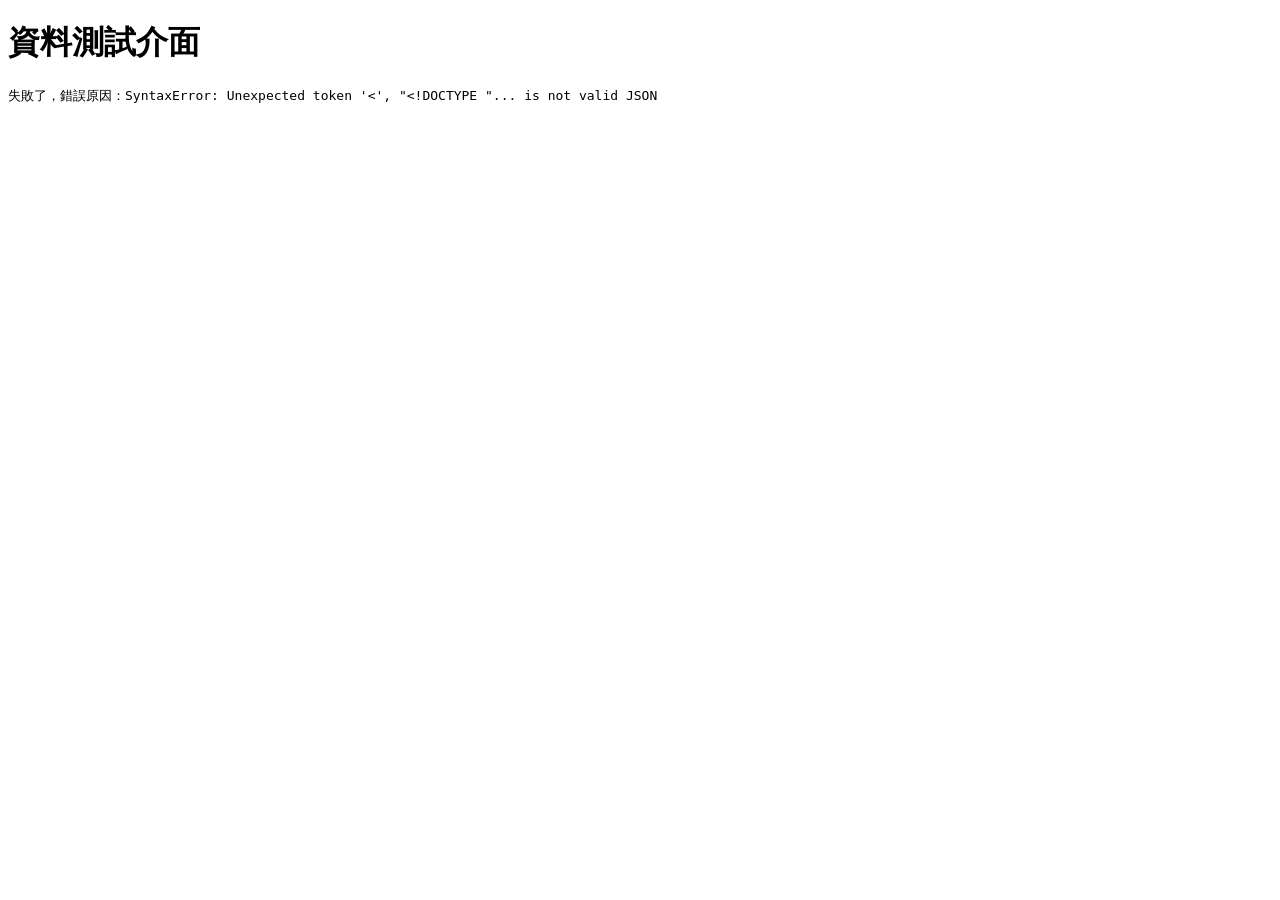
==== index.html @ 140ba952 "nini-order-test nini-order-test" ====
<!DOCTYPE html>
<html>
<head>
    <meta charset="UTF-8">
    <title>測試 API 連線</title>
</head>
<body>
    <h1>資料測試介面</h1>
    <pre id="raw_data">正在抓取資料...</pre>

    <script>
        // 1. 換成你的 GAS 網址
        const API_URL = '你的_GAS_部署網址'; 

        async function testFetch() {
            try {
                const response = await fetch(API_URL);
                const data = await response.json();
                
                // 2. 直接把抓到的 JSON 轉成字串印在畫面上
                document.getElementById('raw_data').innerText = JSON.stringify(data, null, 2);
            } catch (e) {
                document.getElementById('raw_data').innerText = '失敗了，錯誤原因：' + e;
            }
        }

        testFetch();
    </script>
</body>
</html>
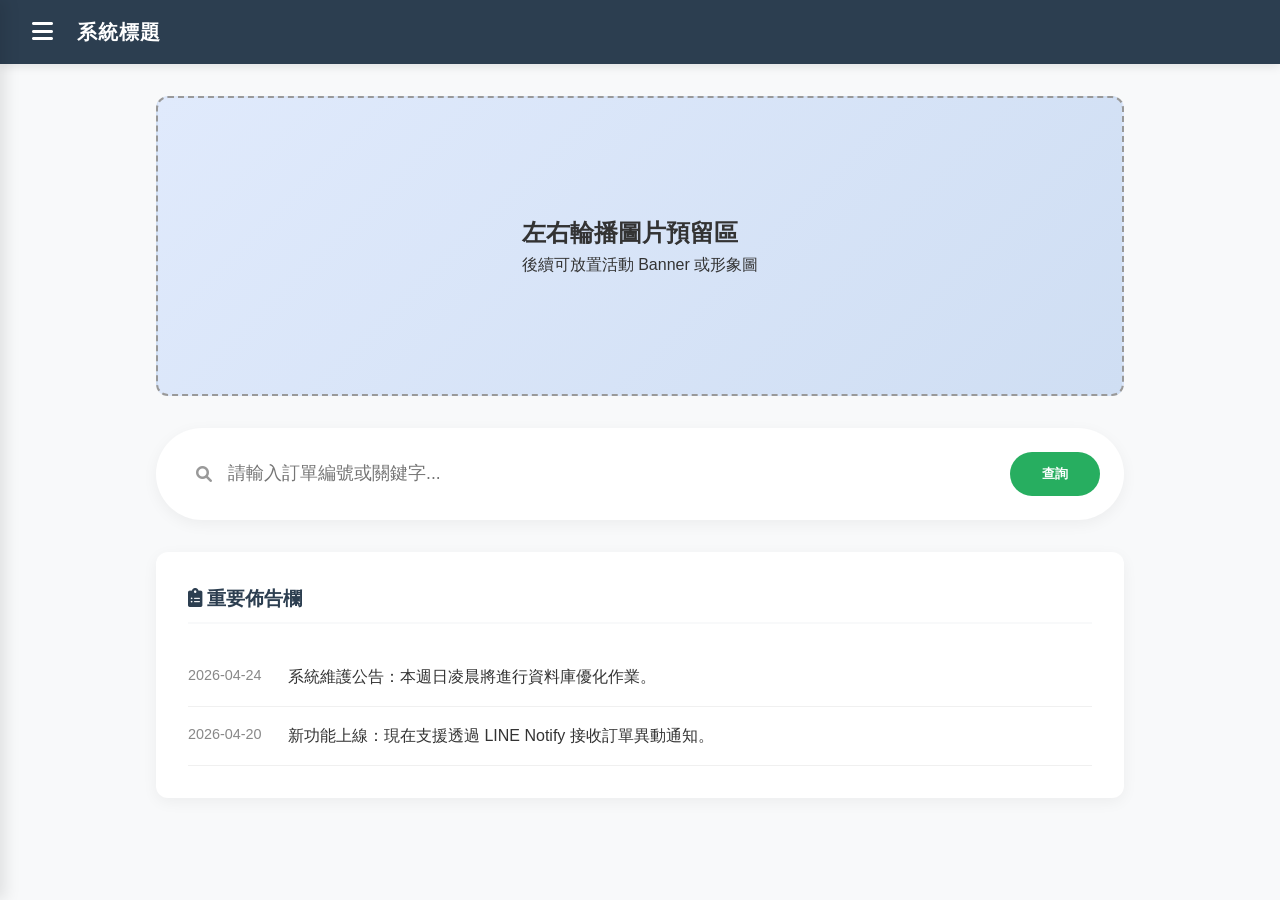
==== commit a6634bec: "TEST V1 TEST V1" ====
--- a/index.html
+++ b/index.html
@@ -1,30 +1,69 @@
 <!DOCTYPE html>
-<html>
+<html lang="zh-TW">
 <head>
     <meta charset="UTF-8">
-    <title>測試 API 連線</title>
+    <meta name="viewport" content="width=device-width, initial-scale=1.0">
+    <title>訂單查詢系統</title>
+    <link rel="stylesheet" href="style.css">
+    <link rel="stylesheet" href="https://cdnjs.cloudflare.com/ajax/libs/font-awesome/6.0.0/css/all.min.css">
 </head>
 <body>
-    <h1>資料測試介面</h1>
-    <pre id="raw_data">正在抓取資料...</pre>
 
-    <script>
-        // 1. 換成你的 GAS 網址
-        const API_URL = '你的_GAS_部署網址'; 
+    <header class="top-nav">
+        <button id="menu-toggle" class="icon-btn"><i class="fas fa-bars"></i></button>
+        <div class="logo">系統標題</div>
+    </header>
 
-        async function testFetch() {
-            try {
-                const response = await fetch(API_URL);
-                const data = await response.json();
-                
-                // 2. 直接把抓到的 JSON 轉成字串印在畫面上
-                document.getElementById('raw_data').innerText = JSON.stringify(data, null, 2);
-            } catch (e) {
-                document.getElementById('raw_data').innerText = '失敗了，錯誤原因：' + e;
-            }
-        }
+    <nav id="side-menu" class="side-menu">
+        <div class="menu-header">
+            <h3>功能選單</h3>
+            <button id="menu-close" class="close-btn">&times;</button>
+        </div>
+        <ul>
+            <li><a href="#"><i class="fas fa-home"></i> 首頁</a></li>
+            <li><a href="#"><i class="fas fa-search"></i> 訂單查詢</a></li>
+            <li><a href="#"><i class="fas fa-bullhorn"></i> 最新公告</a></li>
+            <li><a href="#"><i class="fas fa-user-shield"></i> 管理登入</a></li>
+        </ul>
+    </nav>
 
-        testFetch();
-    </script>
+    <main class="main-content">
+        <section class="hero-carousel">
+            <div class="carousel-container">
+                <div class="carousel-slide">
+                    <h2>左右輪播圖片預留區</h2>
+                    <p>後續可放置活動 Banner 或形象圖</p>
+                </div>
+            </div>
+        </section>
+
+        <section class="search-section">
+            <div class="search-card">
+                <i class="fas fa-magnifying-glass search-icon"></i>
+                <input type="text" placeholder="請輸入訂單編號或關鍵字..." id="order-search">
+                <button type="button" class="btn-primary">查詢</button>
+            </div>
+        </section>
+
+        <section class="notice-board">
+            <div class="section-title">
+                <i class="fas fa-clipboard-list"></i> 重要佈告欄
+            </div>
+            <div class="notice-list">
+                <div class="notice-item">
+                    <span class="date">2026-04-24</span>
+                    <p>系統維護公告：本週日凌晨將進行資料庫優化作業。</p>
+                </div>
+                <div class="notice-item">
+                    <span class="date">2026-04-20</span>
+                    <p>新功能上線：現在支援透過 LINE Notify 接收訂單異動通知。</p>
+                </div>
+            </div>
+        </section>
+    </main>
+
+    <div id="overlay" class="overlay"></div>
+
+    <script src="script.js"></script>
 </body>
 </html>
--- a/style.css
+++ b/style.css
@@ -0,0 +1,197 @@
+:root {
+    --primary-color: #2c3e50;    /* 深藍灰 - 專業感 */
+    --accent-color: #27ae60;     /* 翠綠色 - 查詢按鈕 */
+    --bg-light: #f8f9fa;         /* 淺灰底 */
+    --white: #ffffff;
+    --text-dark: #333333;
+    --transition: all 0.3s ease;
+}
+
+* {
+    box-sizing: border-box;
+    margin: 0;
+    padding: 0;
+}
+
+body {
+    font-family: "微軟正黑體", sans-serif;
+    background-color: var(--bg-light);
+    color: var(--text-dark);
+    line-height: 1.6;
+}
+
+/* 頂部導航 */
+.top-nav {
+    background: var(--primary-color);
+    color: var(--white);
+    padding: 1rem 2rem;
+    display: flex;
+    align-items: center;
+    position: sticky;
+    top: 0;
+    z-index: 1000;
+    box-shadow: 0 2px 10px rgba(0,0,0,0.1);
+}
+
+.icon-btn {
+    background: none;
+    border: none;
+    color: var(--white);
+    font-size: 1.5rem;
+    cursor: pointer;
+    margin-right: 1.5rem;
+}
+
+.logo {
+    font-size: 1.25rem;
+    font-weight: bold;
+    letter-spacing: 1px;
+}
+
+/* 側邊選單 */
+.side-menu {
+    position: fixed;
+    top: 0;
+    left: -280px; /* 預設隱藏 */
+    width: 280px;
+    height: 100%;
+    background: var(--white);
+    z-index: 2000;
+    transition: var(--transition);
+    box-shadow: 5px 0 15px rgba(0,0,0,0.1);
+}
+
+.side-menu.active {
+    left: 0;
+}
+
+.menu-header {
+    background: var(--primary-color);
+    color: var(--white);
+    padding: 1.5rem;
+    display: flex;
+    justify-content: space-between;
+    align-items: center;
+}
+
+.side-menu ul {
+    list-style: none;
+    margin-top: 1rem;
+}
+
+.side-menu ul li a {
+    display: block;
+    padding: 1rem 1.5rem;
+    text-decoration: none;
+    color: var(--text-dark);
+    border-bottom: 1px solid #eee;
+    transition: var(--transition);
+}
+
+.side-menu ul li a:hover {
+    background: #f0f0f0;
+    padding-left: 2rem;
+    color: var(--accent-color);
+}
+
+/* 主內容 */
+.main-content {
+    max-width: 1000px;
+    margin: 2rem auto;
+    padding: 0 1rem;
+}
+
+/* 輪播圖佔位 */
+.hero-carousel {
+    background: linear-gradient(135deg, #e0eafc, #cfdef3);
+    height: 300px;
+    border-radius: 12px;
+    display: flex;
+    align-items: center;
+    justify-content: center;
+    margin-bottom: 2rem;
+    border: 2px dashed #999; /* 標示為預留區 */
+}
+
+/* 查詢框 */
+.search-section {
+    margin-bottom: 2rem;
+}
+
+.search-card {
+    background: var(--white);
+    padding: 1.5rem;
+    border-radius: 50px; /* 膠囊形設計 */
+    display: flex;
+    align-items: center;
+    box-shadow: 0 4px 15px rgba(0,0,0,0.05);
+}
+
+.search-icon {
+    color: #999;
+    margin-left: 1rem;
+}
+
+.search-card input {
+    flex: 1;
+    border: none;
+    outline: none;
+    padding: 0.5rem 1rem;
+    font-size: 1.1rem;
+}
+
+.btn-primary {
+    background: var(--accent-color);
+    color: white;
+    border: none;
+    padding: 0.8rem 2rem;
+    border-radius: 25px;
+    cursor: pointer;
+    font-weight: bold;
+    transition: var(--transition);
+}
+
+.btn-primary:hover {
+    background: #219150;
+    transform: translateY(-2px);
+}
+
+/* 佈告欄 */
+.notice-board {
+    background: var(--white);
+    border-radius: 12px;
+    padding: 2rem;
+    box-shadow: 0 4px 15px rgba(0,0,0,0.05);
+}
+
+.section-title {
+    font-size: 1.2rem;
+    font-weight: bold;
+    margin-bottom: 1.5rem;
+    color: var(--primary-color);
+    border-bottom: 2px solid var(--bg-light);
+    padding-bottom: 0.5rem;
+}
+
+.notice-item {
+    display: flex;
+    padding: 1rem 0;
+    border-bottom: 1px solid #f0f0f0;
+}
+
+.notice-item .date {
+    min-width: 100px;
+    color: #888;
+    font-size: 0.9rem;
+}
+
+/* 遮罩層 */
+.overlay {
+    display: none;
+    position: fixed;
+    top: 0; left: 0; width: 100%; height: 100%;
+    background: rgba(0,0,0,0.5);
+    z-index: 1500;
+}
+
+.overlay.active { display: block; }
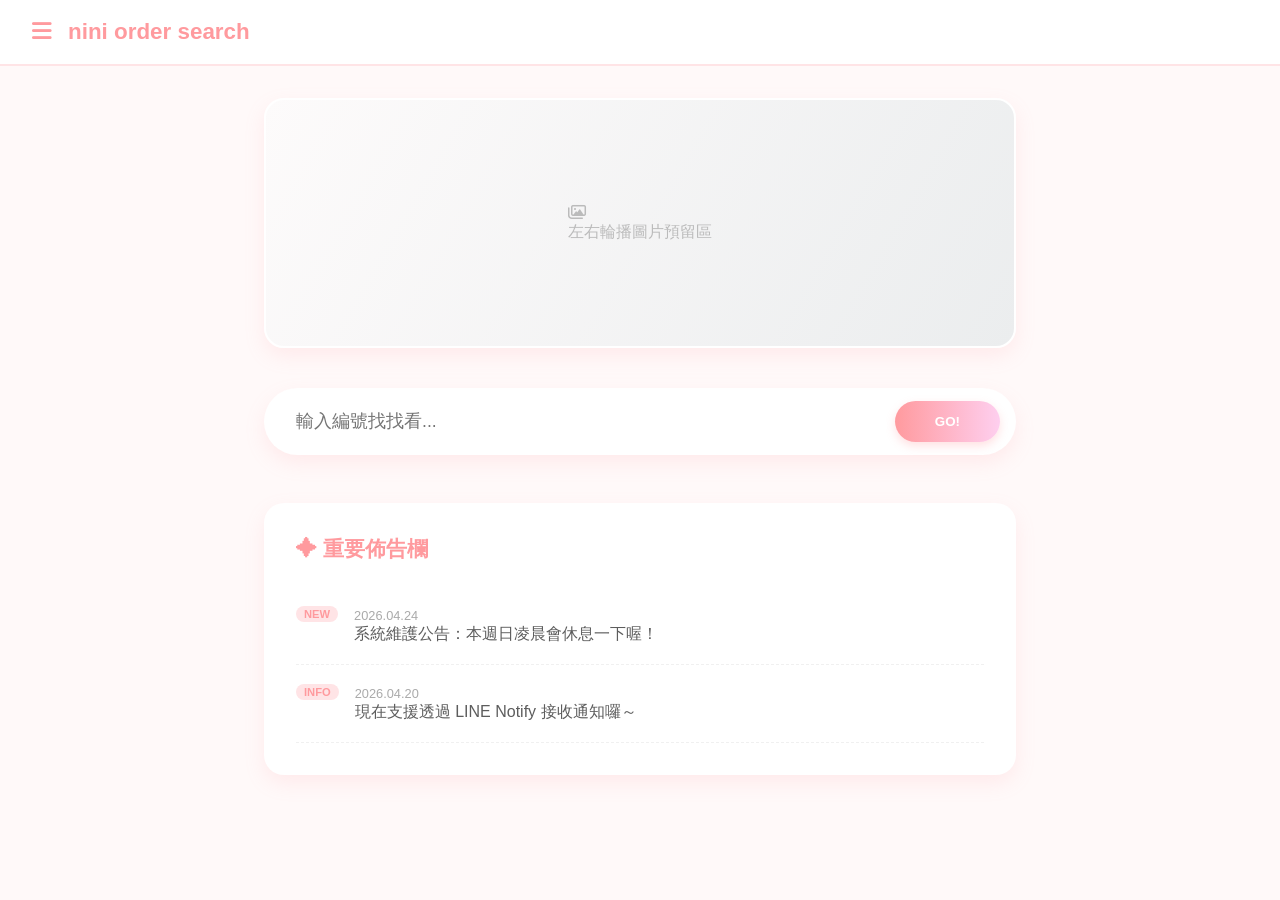
==== commit 7261f95a: "TEST V2 TEST V2" ====
--- a/index.html
+++ b/index.html
@@ -3,7 +3,7 @@
 <head>
     <meta charset="UTF-8">
     <meta name="viewport" content="width=device-width, initial-scale=1.0">
-    <title>訂單查詢系統</title>
+    <title>妮妮訂單查詢</title>
     <link rel="stylesheet" href="style.css">
     <link rel="stylesheet" href="https://cdnjs.cloudflare.com/ajax/libs/font-awesome/6.0.0/css/all.min.css">
 </head>
@@ -11,52 +11,54 @@
 
     <header class="top-nav">
         <button id="menu-toggle" class="icon-btn"><i class="fas fa-bars"></i></button>
-        <div class="logo">系統標題</div>
+        <div class="logo">nini order search</div>
     </header>
 
     <nav id="side-menu" class="side-menu">
         <div class="menu-header">
-            <h3>功能選單</h3>
+            <h3>Menu</h3>
             <button id="menu-close" class="close-btn">&times;</button>
         </div>
         <ul>
-            <li><a href="#"><i class="fas fa-home"></i> 首頁</a></li>
-            <li><a href="#"><i class="fas fa-search"></i> 訂單查詢</a></li>
-            <li><a href="#"><i class="fas fa-bullhorn"></i> 最新公告</a></li>
-            <li><a href="#"><i class="fas fa-user-shield"></i> 管理登入</a></li>
+            <li><a href="#"><i class="fas fa-star"></i> 首頁</a></li>
+            <li><a href="#"><i class="fas fa-heart"></i> 訂單查詢</a></li>
+            <li><a href="#"><i class="fas fa-comment-dots"></i> 最新公告</a></li>
         </ul>
     </nav>
 
     <main class="main-content">
         <section class="hero-carousel">
-            <div class="carousel-container">
-                <div class="carousel-slide">
-                    <h2>左右輪播圖片預留區</h2>
-                    <p>後續可放置活動 Banner 或形象圖</p>
-                </div>
+            <div class="carousel-placeholder">
+                <i class="far fa-images"></i>
+                <p>左右輪播圖片預留區</p>
             </div>
         </section>
 
         <section class="search-section">
             <div class="search-card">
-                <i class="fas fa-magnifying-glass search-icon"></i>
-                <input type="text" placeholder="請輸入訂單編號或關鍵字..." id="order-search">
-                <button type="button" class="btn-primary">查詢</button>
+                <input type="text" placeholder="輸入編號找找看..." id="order-search">
+                <button type="button" class="btn-primary">GO!</button>
             </div>
         </section>
 
         <section class="notice-board">
             <div class="section-title">
-                <i class="fas fa-clipboard-list"></i> 重要佈告欄
+                <span>✦</span> 重要佈告欄
             </div>
             <div class="notice-list">
                 <div class="notice-item">
-                    <span class="date">2026-04-24</span>
-                    <p>系統維護公告：本週日凌晨將進行資料庫優化作業。</p>
+                    <div class="notice-tag">NEW</div>
+                    <div class="notice-body">
+                        <span class="date">2026.04.24</span>
+                        <p>系統維護公告：本週日凌晨會休息一下喔！</p>
+                    </div>
                 </div>
                 <div class="notice-item">
-                    <span class="date">2026-04-20</span>
-                    <p>新功能上線：現在支援透過 LINE Notify 接收訂單異動通知。</p>
+                    <div class="notice-tag">INFO</div>
+                    <div class="notice-body">
+                        <span class="date">2026.04.20</span>
+                        <p>現在支援透過 LINE Notify 接收通知囉～</p>
+                    </div>
                 </div>
             </div>
         </section>
--- a/style.css
+++ b/style.css
@@ -1,10 +1,11 @@
 :root {
-    --primary-color: #2c3e50;    /* 深藍灰 - 專業感 */
-    --accent-color: #27ae60;     /* 翠綠色 - 查詢按鈕 */
-    --bg-light: #f8f9fa;         /* 淺灰底 */
+    --primary-color: #ff9a9e;    /* 珊瑚粉 - 可愛主色 */
+    --secondary-color: #f6d365;  /* 奶油黃 - 點綴色 */
+    --bg-soft: #fff9f9;          /* 非常淡的粉底色 */
+    --text-main: #5d5d5d;        /* 深灰而非純黑，更有質感 */
     --white: #ffffff;
-    --text-dark: #333333;
-    --transition: all 0.3s ease;
+    --radius: 20px;              /* 大圓角增加親和力 */
+    --shadow: 0 8px 20px rgba(255, 154, 158, 0.15);
 }
 
 * {
@@ -14,184 +15,177 @@
 }
 
 body {
-    font-family: "微軟正黑體", sans-serif;
-    background-color: var(--bg-light);
-    color: var(--text-dark);
-    line-height: 1.6;
+    font-family: "微軟正黑體", "Apple LiGothic Medium", sans-serif;
+    background-color: var(--bg-soft);
+    color: var(--text-main);
+    overflow-x: hidden;
 }
 
 /* 頂部導航 */
 .top-nav {
-    background: var(--primary-color);
-    color: var(--white);
-    padding: 1rem 2rem;
+    background: var(--white);
+    padding: 1.2rem 2rem;
     display: flex;
     align-items: center;
     position: sticky;
     top: 0;
     z-index: 1000;
-    box-shadow: 0 2px 10px rgba(0,0,0,0.1);
+    border-bottom: 2px solid #ffe4e6;
 }
 
 .icon-btn {
     background: none;
     border: none;
-    color: var(--white);
-    font-size: 1.5rem;
+    color: var(--primary-color);
+    font-size: 1.4rem;
     cursor: pointer;
-    margin-right: 1.5rem;
+    margin-right: 1rem;
+    transition: transform 0.2s;
 }
 
+.icon-btn:hover { transform: scale(1.1); }
+
 .logo {
-    font-size: 1.25rem;
-    font-weight: bold;
-    letter-spacing: 1px;
+    font-size: 1.4rem;
+    font-weight: 900;
+    color: var(--primary-color);
+    text-transform: lowercase;
 }
 
-/* 側邊選單 */
+/* 側邊選單：改成可愛的弧形邊緣 */
 .side-menu {
     position: fixed;
     top: 0;
-    left: -280px; /* 預設隱藏 */
+    left: -300px;
     width: 280px;
     height: 100%;
     background: var(--white);
     z-index: 2000;
-    transition: var(--transition);
-    box-shadow: 5px 0 15px rgba(0,0,0,0.1);
+    transition: 0.4s cubic-bezier(0.175, 0.885, 0.32, 1.1); /* 彈性動畫 */
+    border-radius: 0 30px 30px 0;
 }
 
-.side-menu.active {
-    left: 0;
-}
+.side-menu.active { left: 0; }
 
 .menu-header {
-    background: var(--primary-color);
-    color: var(--white);
-    padding: 1.5rem;
-    display: flex;
-    justify-content: space-between;
-    align-items: center;
-}
-
-.side-menu ul {
-    list-style: none;
-    margin-top: 1rem;
+    padding: 2rem;
+    text-align: center;
+    border-bottom: 1px dashed #ffd1d1;
 }
 
 .side-menu ul li a {
     display: block;
-    padding: 1rem 1.5rem;
+    padding: 1.2rem 2rem;
     text-decoration: none;
-    color: var(--text-dark);
-    border-bottom: 1px solid #eee;
-    transition: var(--transition);
+    color: var(--text-main);
+    transition: 0.3s;
 }
 
 .side-menu ul li a:hover {
-    background: #f0f0f0;
-    padding-left: 2rem;
-    color: var(--accent-color);
+    background: #fff0f0;
+    color: var(--primary-color);
+    padding-left: 2.5rem;
 }
 
 /* 主內容 */
 .main-content {
-    max-width: 1000px;
+    max-width: 800px;
     margin: 2rem auto;
-    padding: 0 1rem;
+    padding: 0 1.5rem;
 }
 
-/* 輪播圖佔位 */
+/* 輪播區：加上淡色彩 */
 .hero-carousel {
-    background: linear-gradient(135deg, #e0eafc, #cfdef3);
-    height: 300px;
-    border-radius: 12px;
+    background: linear-gradient(120deg, #fdfbfb 0%, #ebedee 100%);
+    height: 250px;
+    border-radius: var(--radius);
+    display: flex;
+    flex-direction: column;
+    align-items: center;
+    justify-content: center;
+    margin-bottom: 2.5rem;
+    color: #bbb;
+    border: 2px solid var(--white);
+    box-shadow: var(--shadow);
+}
+
+/* 查詢框：胖嘟嘟的設計 */
+.search-card {
+    background: var(--white);
+    padding: 0.8rem 1rem 0.8rem 2rem;
+    border-radius: 50px;
     display: flex;
     align-items: center;
-    justify-content: center;
-    margin-bottom: 2rem;
-    border: 2px dashed #999; /* 標示為預留區 */
-}
-
-/* 查詢框 */
-.search-section {
-    margin-bottom: 2rem;
-}
-
-.search-card {
-    background: var(--white);
-    padding: 1.5rem;
-    border-radius: 50px; /* 膠囊形設計 */
-    display: flex;
-    align-items: center;
-    box-shadow: 0 4px 15px rgba(0,0,0,0.05);
-}
-
-.search-icon {
-    color: #999;
-    margin-left: 1rem;
+    box-shadow: var(--shadow);
+    margin-bottom: 3rem;
 }
 
 .search-card input {
     flex: 1;
     border: none;
     outline: none;
-    padding: 0.5rem 1rem;
     font-size: 1.1rem;
+    color: var(--text-main);
 }
 
 .btn-primary {
-    background: var(--accent-color);
+    background: linear-gradient(to right, #ff9a9e 0%, #fecfef 100%);
     color: white;
     border: none;
-    padding: 0.8rem 2rem;
-    border-radius: 25px;
+    padding: 0.8rem 2.5rem;
+    border-radius: 40px;
     cursor: pointer;
     font-weight: bold;
-    transition: var(--transition);
+    box-shadow: 0 4px 10px rgba(255, 154, 158, 0.3);
+    transition: 0.3s;
 }
 
 .btn-primary:hover {
-    background: #219150;
-    transform: translateY(-2px);
+    transform: translateY(-3px);
+    box-shadow: 0 6px 15px rgba(255, 154, 158, 0.4);
 }
 
-/* 佈告欄 */
+/* 佈告欄：小卡片感 */
 .notice-board {
     background: var(--white);
-    border-radius: 12px;
+    border-radius: var(--radius);
     padding: 2rem;
-    box-shadow: 0 4px 15px rgba(0,0,0,0.05);
+    box-shadow: var(--shadow);
 }
 
 .section-title {
-    font-size: 1.2rem;
+    font-size: 1.3rem;
     font-weight: bold;
+    color: var(--primary-color);
     margin-bottom: 1.5rem;
-    color: var(--primary-color);
-    border-bottom: 2px solid var(--bg-light);
-    padding-bottom: 0.5rem;
 }
 
 .notice-item {
     display: flex;
-    padding: 1rem 0;
-    border-bottom: 1px solid #f0f0f0;
+    align-items: flex-start;
+    gap: 1rem;
+    padding: 1.2rem 0;
+    border-bottom: 1px dashed #f0f0f0;
 }
 
-.notice-item .date {
-    min-width: 100px;
-    color: #888;
-    font-size: 0.9rem;
+.notice-tag {
+    background: #ffe4e6;
+    color: var(--primary-color);
+    font-size: 0.7rem;
+    font-weight: bold;
+    padding: 2px 8px;
+    border-radius: 10px;
 }
 
-/* 遮罩層 */
+.date { font-size: 0.8rem; color: #aaa; }
+
+/* 遮罩 */
 .overlay {
     display: none;
     position: fixed;
-    top: 0; left: 0; width: 100%; height: 100%;
-    background: rgba(0,0,0,0.5);
+    top:0; left:0; width:100%; height:100%;
+    background: rgba(255, 154, 158, 0.1);
+    backdrop-filter: blur(4px); /* 背景模糊 */
     z-index: 1500;
 }
-
 .overlay.active { display: block; }
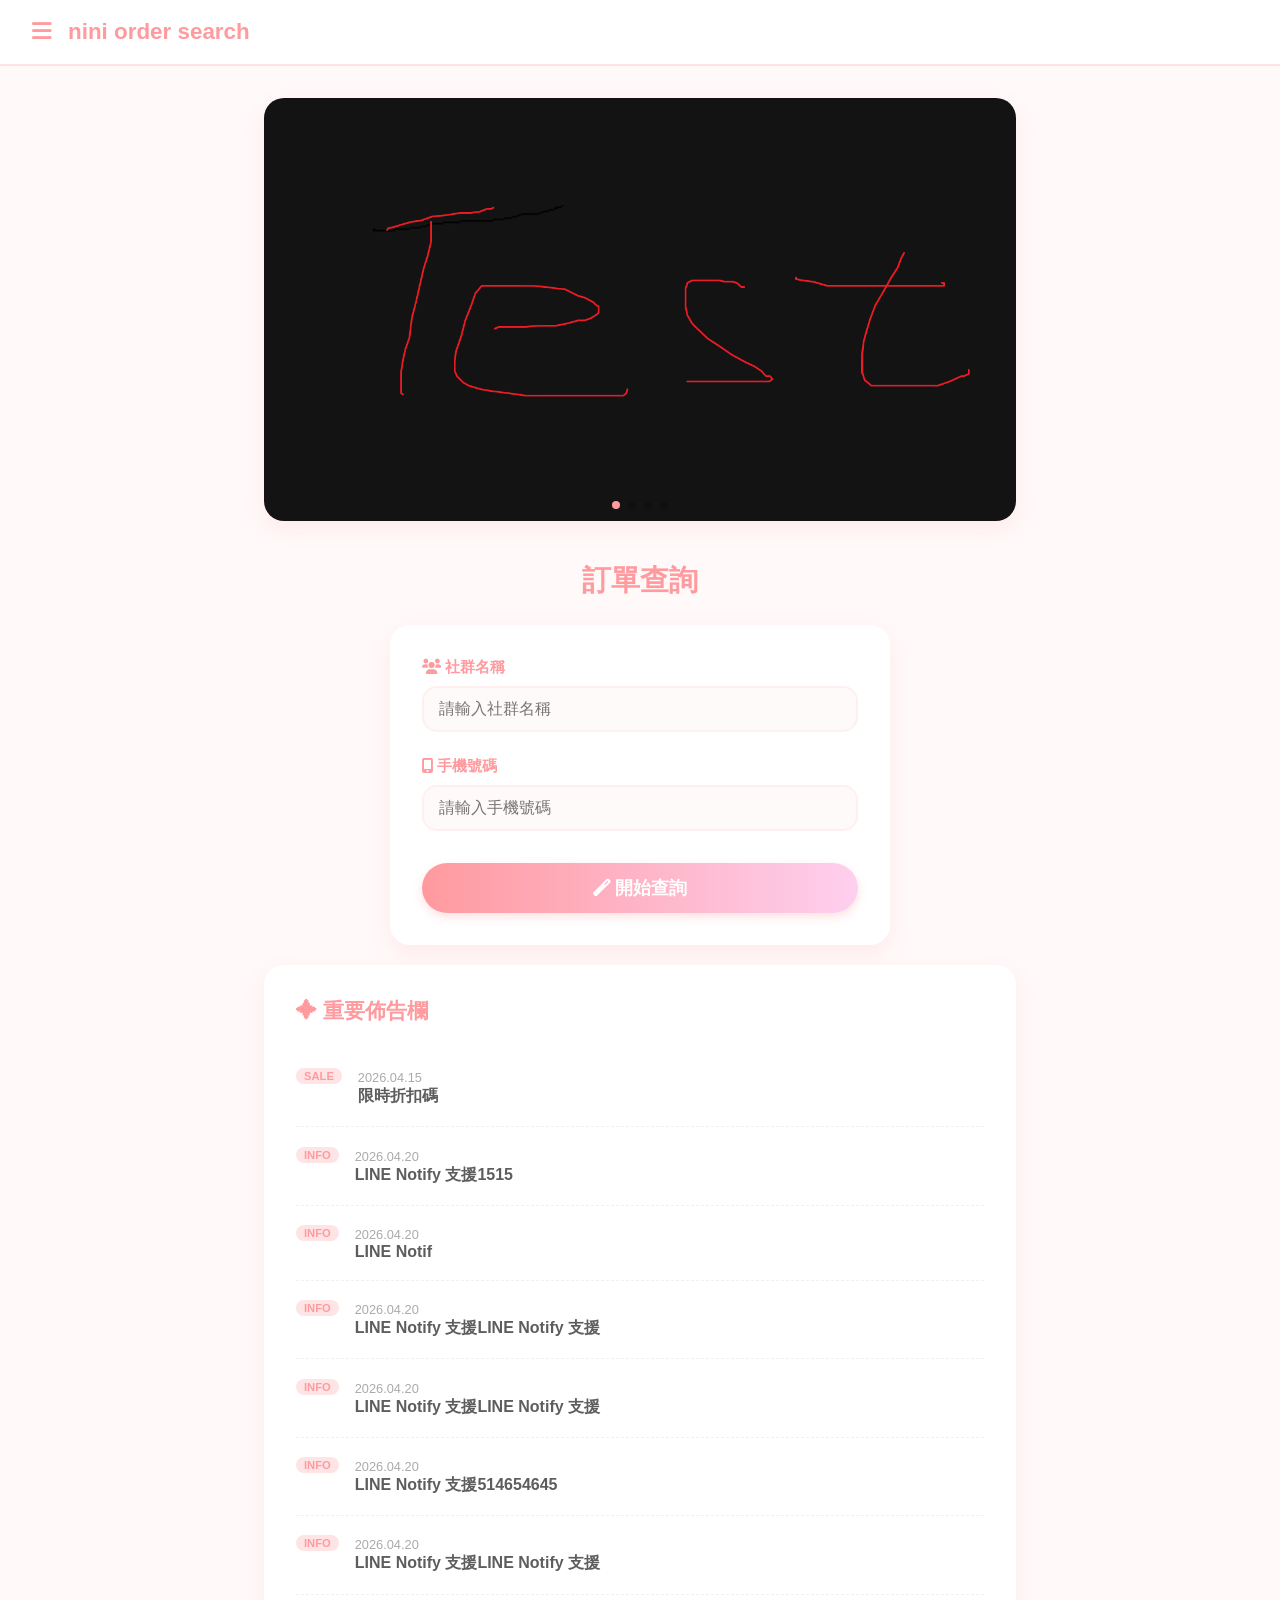
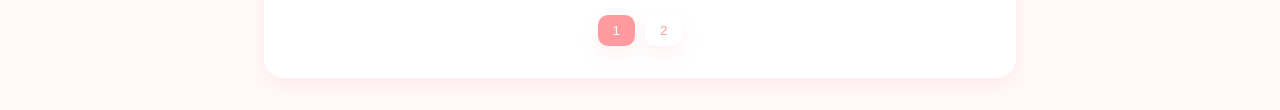
==== commit be01b667: "TEST 20260505 TEST 20260505" ====
--- a/index.html
+++ b/index.html
@@ -1,11 +1,12 @@
 <!DOCTYPE html>
 <html lang="zh-TW">
-<head>
+<head>  
     <meta charset="UTF-8">
     <meta name="viewport" content="width=device-width, initial-scale=1.0">
     <title>妮妮訂單查詢</title>
+    <link rel="stylesheet" href="https://cdn.jsdelivr.net/npm/swiper@11/swiper-bundle.min.css" />
+    <link rel="stylesheet" href="https://cdnjs.cloudflare.com/ajax/libs/font-awesome/6.0.0/css/all.min.css">
     <link rel="stylesheet" href="style.css">
-    <link rel="stylesheet" href="https://cdnjs.cloudflare.com/ajax/libs/font-awesome/6.0.0/css/all.min.css">
 </head>
 <body>
 
@@ -20,52 +21,94 @@
             <button id="menu-close" class="close-btn">&times;</button>
         </div>
         <ul>
-            <li><a href="#"><i class="fas fa-star"></i> 首頁</a></li>
-            <li><a href="#"><i class="fas fa-heart"></i> 訂單查詢</a></li>
+            <li><a href="index.html"><i class="fas fa-star"></i> 首頁</a></li>
+            <li><a href="query.html"><i class="fas fa-heart"></i> 訂單查詢</a></li>
             <li><a href="#"><i class="fas fa-comment-dots"></i> 最新公告</a></li>
         </ul>
     </nav>
 
     <main class="main-content">
         <section class="hero-carousel">
-            <div class="carousel-placeholder">
-                <i class="far fa-images"></i>
-                <p>左右輪播圖片預留區</p>
+            <div class="swiper">
+                <div class="swiper-wrapper">
+                    <!-- 類型 1：能點擊跳轉的圖片 -->
+                    <div class="swiper-slide">
+                        <a href="https://line.me/R/ti/p/@yourid" target="_blank">
+                            <img src="images/banner/banner_01.jpg" alt="加入LINE群組">
+                        </a>
+                    </div>
+                    <!-- 類型 2：純畫面圖片 -->
+                    <div class="swiper-slide">
+                        <img src="images/banner/banner_02.jpg" alt="新品預告">
+                    </div>
+                    <!-- 類型 2：純畫面圖片 -->
+                    <div class="swiper-slide">
+                        <img src="images/banner/banner_03.jpg" alt="新品預告">
+                    </div>
+                    <!-- 類型 2：純畫面圖片 -->
+                    <div class="swiper-slide">
+                        <img src="images/banner/banner_04.jpg" alt="新品預告">
+                    </div>
+                </div>
+                <!-- 如果需要分頁圓點 -->
+                <div class="swiper-pagination"></div>
             </div>
         </section>
 
         <section class="search-section">
-            <div class="search-card">
-                <input type="text" placeholder="輸入編號找找看..." id="order-search">
-                <button type="button" class="btn-primary">GO!</button>
+            <div class="search-container">
+                <h2 class="search-title">訂單查詢</h2>
+                <div class="search-form-card">
+                    <div class="input-group">
+                        <label for="community-name"><i class="fas fa-users"></i> 社群名稱</label>
+                        <input type="text" id="community-name" placeholder="請輸入社群名稱">
+                    </div>
+                    <div class="input-group">
+                        <label for="phone-number"><i class="fas fa-mobile-alt"></i> 手機號碼</label>
+                        <input type="tel" id="phone-number" placeholder="請輸入手機號碼">
+                    </div>
+                    <button type="button" id="submit-query" class="btn-primary">
+                        <i class="fas fa-magic"></i> 開始查詢
+                    </button>
+                </div>
             </div>
         </section>
 
-        <section class="notice-board">
-            <div class="section-title">
-                <span>✦</span> 重要佈告欄
-            </div>
-            <div class="notice-list">
-                <div class="notice-item">
-                    <div class="notice-tag">NEW</div>
-                    <div class="notice-body">
-                        <span class="date">2026.04.24</span>
-                        <p>系統維護公告：本週日凌晨會休息一下喔！</p>
-                    </div>
-                </div>
-                <div class="notice-item">
-                    <div class="notice-tag">INFO</div>
-                    <div class="notice-body">
-                        <span class="date">2026.04.20</span>
-                        <p>現在支援透過 LINE Notify 接收通知囉～</p>
-                    </div>
-                </div>
+        <section id="result-section" class="result-section" style="display: none;">
+            <div class="result-card">
+                <div id="result-content"></div>
             </div>
         </section>
+
+            <div class="notice-list">
+                <section class="notice-board">
+                    <div class="section-title"><span>✦</span> 重要佈告欄</div>
+                    <div id="notice-list" class="notice-list">
+                        <!-- 這裡由 JS 動態生成 -->
+                    </div>
+                    <!-- 分頁按鈕 -->
+                    <div id="pagination" class="pagination-container"></div>
+                </section>
+            </div>
     </main>
+    <!-- 公告彈窗容器 -->
+    <div id="notice-modal" class="modal">
+        <div class="modal-content">
+            <div class="modal-header">
+                <h3 id="modal-title">公告標題</h3>
+            </div>
+            <div class="modal-body">
+                <p id="modal-date" class="modal-date"></p>
+                <div id="modal-text" class="modal-text">公告內容</div>
+            </div>
+            <div class="modal-footer">
+                <button id="modal-confirm" class="btn-primary">我知道了</button>
+            </div>
+        </div>
+    </div>
 
     <div id="overlay" class="overlay"></div>
-
+    <script src="https://cdn.jsdelivr.net/npm/swiper@11/swiper-bundle.min.js"></script>
     <script src="script.js"></script>
 </body>
 </html>
--- a/style.css
+++ b/style.css
@@ -94,19 +94,30 @@
     padding: 0 1.5rem;
 }
 
-/* 輪播區：加上淡色彩 */
+/* 覆蓋原本的 .hero-carousel 樣式 */
 .hero-carousel {
-    background: linear-gradient(120deg, #fdfbfb 0%, #ebedee 100%);
-    height: 250px;
+    width: 100%;
+    height: auto; /* 讓高度由圖片比例決定 */
+    margin-bottom: 2.5rem;
+    overflow: hidden;
     border-radius: var(--radius);
-    display: flex;
-    flex-direction: column;
-    align-items: center;
-    justify-content: center;
-    margin-bottom: 2.5rem;
-    color: #bbb;
-    border: 2px solid var(--white);
     box-shadow: var(--shadow);
+}
+.swiper {
+    width: 100%;
+    height: 100%;
+}
+
+.swiper-slide img {
+    width: 100%;
+    height: auto;
+    display: block;
+    object-fit: cover; /* 確保圖片填滿不變形 */
+}
+
+/* 自定義分頁點顏色 */
+.swiper-pagination-bullet-active {
+    background: var(--primary-color) !important;
 }
 
 /* 查詢框：胖嘟嘟的設計 */
@@ -147,6 +158,7 @@
 
 /* 佈告欄：小卡片感 */
 .notice-board {
+    margin-top: 20px;
     background: var(--white);
     border-radius: var(--radius);
     padding: 2rem;
@@ -188,4 +200,221 @@
     backdrop-filter: blur(4px); /* 背景模糊 */
     z-index: 1500;
 }
-.overlay.active { display: block; }+.overlay.active { display: block; }
+
+/* 查詢標題 */
+.search-title {
+    color: var(--primary-color);
+    font-size: 1.8rem;
+    margin-bottom: 1.5rem;
+    text-align: center;
+    font-weight: 900;
+}
+
+/* 查詢表單卡片 */
+.search-form-card {
+    margin-bottom: 25px;
+    background: var(--white);
+    padding: 2rem;
+    border-radius: var(--radius);
+    box-shadow: var(--shadow);
+    max-width: 500px;
+    margin: 0 auto;
+}
+
+.input-group {
+    text-align: left;
+    margin-bottom: 1.5rem;
+}
+
+.input-group label {
+    display: block;
+    font-size: 0.95rem;
+    color: var(--primary-color);
+    margin-bottom: 0.5rem;
+    font-weight: bold;
+}
+
+.input-group input {
+    width: 100%;
+    padding: 12px 15px;
+    border: 2px solid #fff0f0;
+    border-radius: 15px;
+    outline: none;
+    font-size: 1rem;
+    background: #fffafa;
+    transition: 0.3s;
+}
+
+.input-group input:focus {
+    border-color: var(--primary-color);
+    background: var(--white);
+}
+
+/* 查詢按鈕寬度調整 */
+#submit-query {
+    width: 100%;
+    margin-top: 0.5rem;
+    font-size: 1.1rem;
+}
+
+/* 結果區塊樣式 */
+.result-section {
+    margin-top: 2rem;
+    animation: fadeIn 0.5s ease;
+}
+
+@keyframes fadeIn {
+    from { opacity: 0; transform: translateY(10px); }
+    to { opacity: 1; transform: translateY(0); }
+}
+/* 讓卡片可以相對定位，好讓狀態標籤定在右上角 */
+.order-card {
+    position: relative; /* 必須加這行 */
+    background: #fff;
+    border-radius: 12px;
+    padding: 20px 15px 15px 15px; /* 頂部多留一點空間給狀態 */
+    margin-bottom: 15px;
+    box-shadow: 0 4px 10px rgba(0,0,0,0.05);
+    border: 1px solid #ffe4e8;
+}
+
+/* 類型標籤 (如：扭蛋、JUMP SHOP) */
+.type-tag {
+    background: #ffc0cb; /* 粉紅色標籤 */
+    color: #fff;
+    padding: 3px 10px;
+    border-radius: 20px;
+    font-size: 0.85em;
+    font-weight: bold;
+    margin-right: 8px;
+}
+
+/* 狀態標籤改到右上角 */
+.status-badge {
+    position: absolute;
+    top: 15px;
+    right: 15px;
+    padding: 4px 10px;
+    border-radius: 8px;
+    font-size: 0.8rem;
+    font-weight: bold;
+}
+
+.status-badge.status-pending {
+    background: #fff5e6;
+    color: #ff9900;
+}
+
+/* 處理換行問題：保留試算表內的換行格式 */
+.item-name {
+    margin: 15px 0;
+    font-weight: bold;
+    color: var(--text-main);
+    line-height: 1.5;
+    white-space: pre-wrap; /* 💡 關鍵：保留換行且自動折行 */
+}
+
+/* 價格區域與圖示 */
+.price-info {
+    display: flex;
+    justify-content: space-between;
+    border-top: 1px dashed #eee;
+    padding-top: 12px;
+    margin-top: 10px;
+    font-size: 0.9rem;
+}
+
+.price-item i {
+    margin-right: 4px;
+    color: var(--primary-color);
+}
+
+/* 剩餘金額不為 0 時的醒目樣式 */
+.has-balance {
+    color: #e63946; /* 醒目的紅色 */
+    background: #fff0f0;
+    padding: 2px 6px;
+    border-radius: 4px;
+    font-weight: 900;
+}
+
+/* 分頁安鈕 */
+.pagination-container {
+    display: flex;
+    justify-content: center;
+    gap: 10px;
+    margin-top: 20px;
+}
+
+.page-btn {
+    border: none;
+    background: #fff;
+    color: var(--primary-color);
+    padding: 8px 15px;
+    border-radius: 10px;
+    cursor: pointer;
+    box-shadow: var(--shadow);
+    transition: 0.3s;
+}
+
+.page-btn.active {
+    background: var(--primary-color);
+    color: white;
+}
+/* 分頁安鈕 */
+
+/* 彈窗背景遮罩 */
+.modal {
+    display: none; /* 預設隱藏 */
+    position: fixed;
+    top: 0; left: 0;
+    width: 100%; height: 100%;
+    background: rgba(255, 154, 158, 0.2);
+    backdrop-filter: blur(8px);
+    z-index: 3000;
+    align-items: center;
+    justify-content: center;
+}
+
+/* 彈窗主體 */
+.modal-content {
+    background: var(--white);
+    width: 90%;
+    max-width: 450px;
+    border-radius: var(--radius);
+    padding: 2rem;
+    box-shadow: 0 15px 35px rgba(255, 154, 158, 0.3);
+    animation: modalPop 0.3s cubic-bezier(0.175, 0.885, 0.32, 1.275);
+}
+
+@keyframes modalPop {
+    from { transform: scale(0.8); opacity: 0; }
+    to { transform: scale(1); opacity: 1; }
+}
+
+.modal-header {
+    display: flex;
+    justify-content: center; /* 💡 改成 center 讓標題置中 */
+    align-items: center;
+    margin-bottom: 1rem;
+    border-bottom: 1px dashed #ffe4e6;
+    padding-bottom: 0.5rem;
+}
+
+.modal-header h3 { color: var(--primary-color); }
+
+.modal-close-btn {
+    background: none; border: none;
+    font-size: 1.5rem; color: #ccc; cursor: pointer;
+}
+
+.modal-date { font-size: 0.85rem; color: #aaa; margin-bottom: 1rem; }
+
+.modal-text {
+    line-height: 1.6;
+    white-space: pre-wrap; /* 💡 同樣保留內容換行 */
+    color: var(--text-main);
+}
+
+.modal-footer { margin-top: 2rem; text-align: center; }
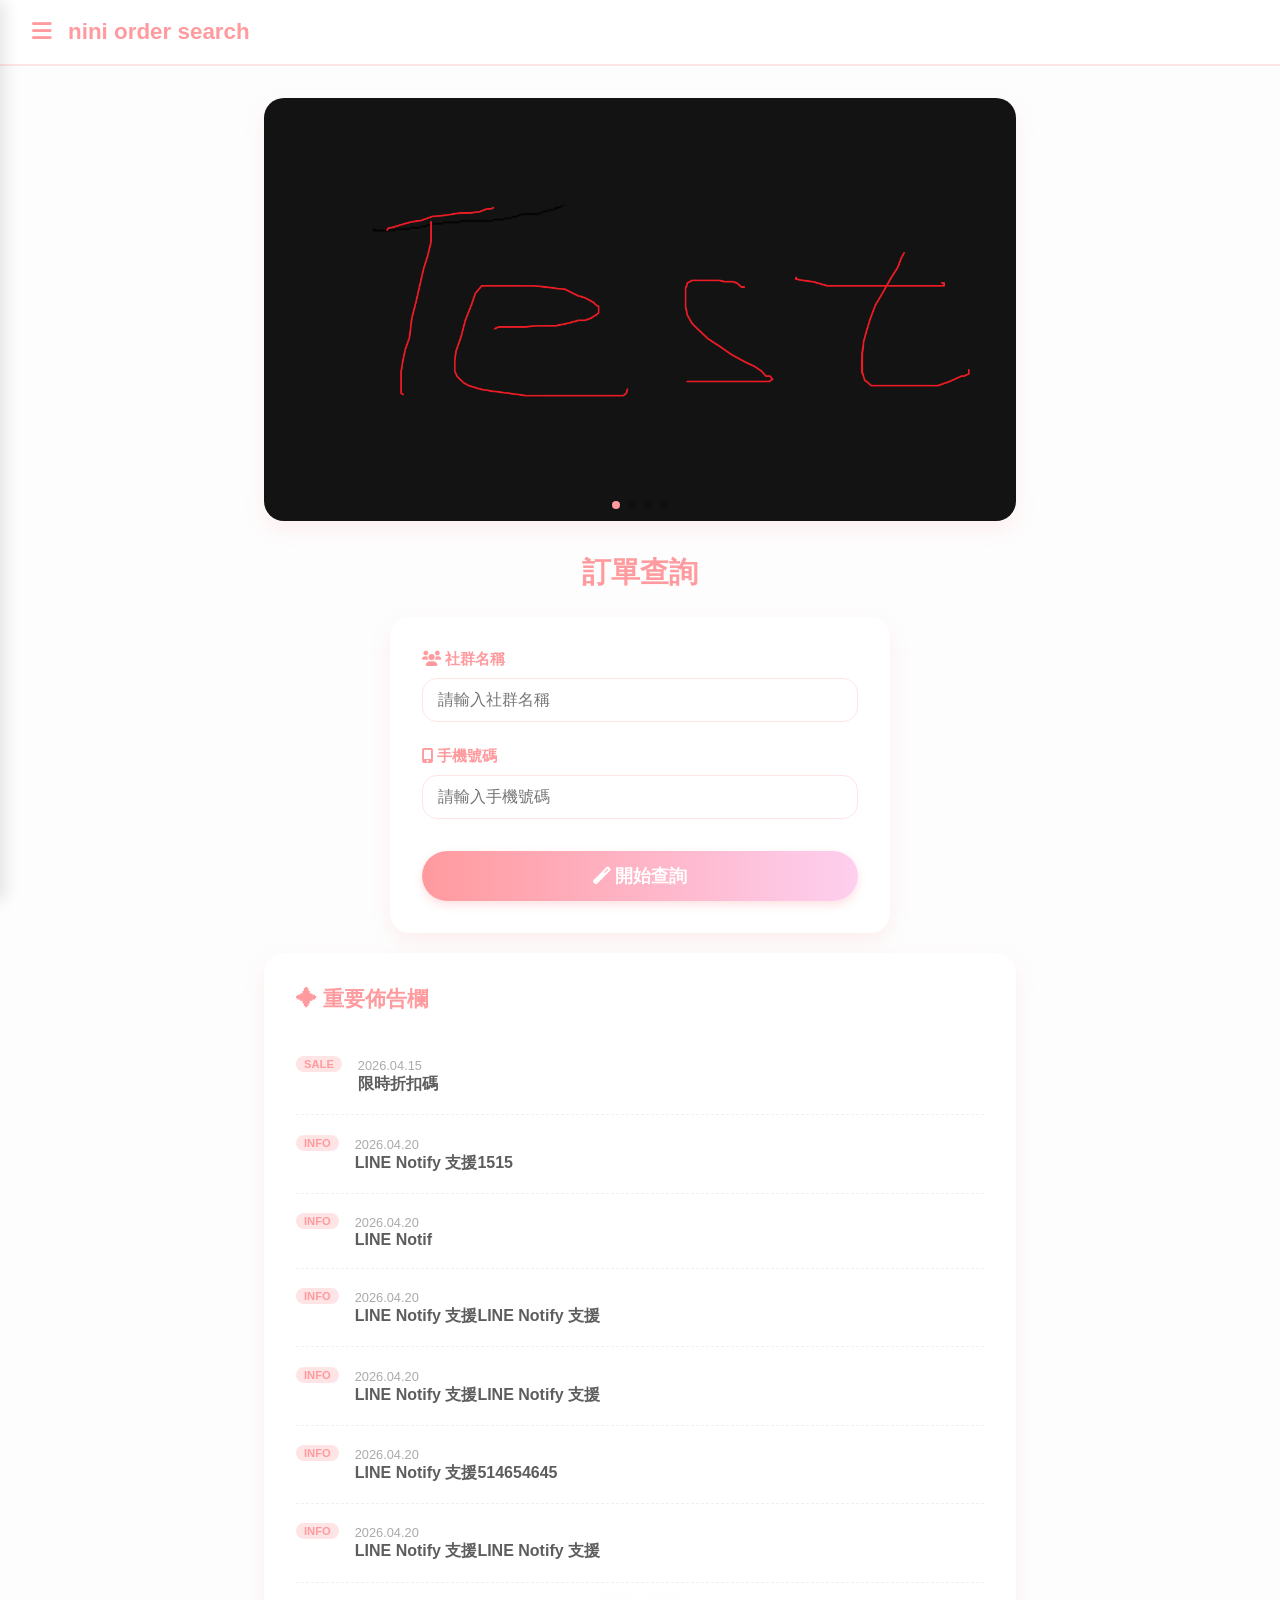
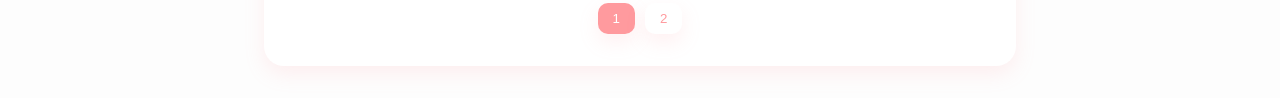
==== commit d5d5d343: "TEST 20260507 TEST 20260507" ====
--- a/index.html
+++ b/index.html
@@ -15,16 +15,30 @@
         <div class="logo">nini order search</div>
     </header>
 
+    <!-- 側邊選單優化版 -->
     <nav id="side-menu" class="side-menu">
         <div class="menu-header">
-            <h3>Menu</h3>
-            <button id="menu-close" class="close-btn">&times;</button>
+            <h2>MENU</h2>
+            <!-- 💡 漂亮圓形關閉鈕 -->
+            <button id="menu-close" class="close-btn">
+                <i class="fas fa-times"></i>
+            </button>
         </div>
-        <ul>
-            <li><a href="index.html"><i class="fas fa-star"></i> 首頁</a></li>
-            <li><a href="query.html"><i class="fas fa-heart"></i> 訂單查詢</a></li>
-            <li><a href="#"><i class="fas fa-comment-dots"></i> 最新公告</a></li>
+        <ul class="menu-list">
+            <li><a href="index.html"><i class="fas fa-home"></i> 首頁</a></li>
+            <li><a href="query.html"><i class="fas fa-search"></i> 訂單查詢</a></li>
+           <li><a href="shop.html"><i class="fas fa-shopping-bag"></i> 現貨賣場</a></li>
+            <li><a href="about.html" class="active"><i class="fas fa-info-circle"></i> 關於我們</a></li>
         </ul>
+        
+        <!-- 💡 底部聯絡資訊：讓選單不那麼空 -->
+        <div class="menu-footer">
+            <p>有問題嗎？找妮妮</p>
+            <div class="social-links">
+                <a href="#"><i class="fab fa-line"></i></a>
+                <a href="#"><i class="fab fa-facebook-messenger"></i></a>
+            </div>
+        </div>
     </nav>
 
     <main class="main-content">
--- a/style.css
+++ b/style.css
@@ -16,7 +16,7 @@
 
 body {
     font-family: "微軟正黑體", "Apple LiGothic Medium", sans-serif;
-    background-color: var(--bg-soft);
+    background-color: #FDFDFD;
     color: var(--text-main);
     overflow-x: hidden;
 }
@@ -51,40 +51,110 @@
     color: var(--primary-color);
     text-transform: lowercase;
 }
-
-/* 側邊選單：改成可愛的弧形邊緣 */
+/* 側邊欄基本狀態 */
 .side-menu {
     position: fixed;
     top: 0;
-    left: -300px;
+    left: -280px; /* 初始位置在螢幕左側外面 */
     width: 280px;
     height: 100%;
-    background: var(--white);
-    z-index: 2000;
-    transition: 0.4s cubic-bezier(0.175, 0.885, 0.32, 1.1); /* 彈性動畫 */
-    border-radius: 0 30px 30px 0;
-}
-
-.side-menu.active { left: 0; }
-
+    background: #ffffff;
+    z-index: 2000; /* 💡 確保這數字比 overlay 高 */
+    transition: 0.3s ease; /* 💡 讓它滑出來 */
+    box-shadow: 5px 0 15px rgba(0,0,0,0.1);
+}
+/* 💡 當選單「長出來」時的狀態 */
+.side-menu.active {
+    left: 0; 
+}
+
+/* 頂部 Header */
 .menu-header {
-    padding: 2rem;
+    padding: 30px 20px;
+    background: #fff5f6; /* 淡淡的底色區分 */
+    display: flex;
+    justify-content: space-between;
+    align-items: center;
+}
+
+.menu-header h3 {
+    margin: 0;
+    color: #ff9a9e;
+    font-size: 1.2rem;
+}
+
+/* 💡 圓形關閉鈕樣式 */
+.close-btn {
+    background: #ff9a9e;
+    color: white;
+    border: none;
+    width: 32px;
+    height: 32px;
+    border-radius: 50%;
+    display: flex;
+    justify-content: center;
+    align-items: center;
+    cursor: pointer;
+    font-size: 1rem;
+    transition: 0.2s;
+}
+
+.close-btn:hover {
+    background: #ff8085;
+    transform: rotate(90deg); /* 滑過時轉一下，更有動感 */
+}
+
+/* 列表樣式 */
+.menu-list {
+    list-style: none;
+    padding: 20px 0;
+    margin: 0;
+}
+
+.menu-list li a {
+    padding: 15px 25px;
+    text-decoration: none;
+    color: #555;
+    display: flex;
+    align-items: center;
+    gap: 15px;
+    transition: 0.3s;
+}
+
+.menu-list li a i {
+    width: 20px;
+    color: #ff9a9e;
+}
+
+.menu-list li a:hover {
+    background: #fffafa;
+    color: #ff9a9e;
+    padding-left: 35px; /* 滑過時有個向右縮排的效果 */
+}
+
+/* 底部區塊 */
+.menu-footer {
+    margin-top: auto;
+    padding: 30px 20px;
     text-align: center;
-    border-bottom: 1px dashed #ffd1d1;
-}
-
-.side-menu ul li a {
-    display: block;
-    padding: 1.2rem 2rem;
-    text-decoration: none;
-    color: var(--text-main);
-    transition: 0.3s;
-}
-
-.side-menu ul li a:hover {
-    background: #fff0f0;
-    color: var(--primary-color);
-    padding-left: 2.5rem;
+    border-top: 1px dashed #ffe4e6;
+}
+
+.menu-footer p {
+    font-size: 0.85rem;
+    color: #999;
+    margin-bottom: 10px;
+}
+
+.social-links {
+    display: flex;
+    justify-content: center;
+    gap: 20px;
+    font-size: 1.5rem;
+}
+
+.social-links a {
+    color: #ff9a9e;
 }
 
 /* 主內容 */
@@ -94,15 +164,19 @@
     padding: 0 1.5rem;
 }
 
-/* 覆蓋原本的 .hero-carousel 樣式 */
+/* 輪播圖容器優化 */
 .hero-carousel {
     width: 100%;
-    height: auto; /* 讓高度由圖片比例決定 */
-    margin-bottom: 2.5rem;
+    aspect-ratio: 16 / 9; /* 稍微扁一點點，主流比例 */
+    /* 或者 */
+    /* aspect-ratio: 3 / 2;  高一點點，更有份量感 */
+    margin-bottom: 2rem;
     overflow: hidden;
     border-radius: var(--radius);
     box-shadow: var(--shadow);
-}
+    background: #f0f0f0; /* 圖片載入前的底色 */
+}
+
 .swiper {
     width: 100%;
     height: 100%;
@@ -110,14 +184,23 @@
 
 .swiper-slide img {
     width: 100%;
-    height: auto;
+    height: 100%; /* 💡 配合容器高度 */
     display: block;
-    object-fit: cover; /* 確保圖片填滿不變形 */
+    object-fit: cover; 
+    object-position: center; /* 確保裁切時保留圖片中心 */
 }
 
 /* 自定義分頁點顏色 */
 .swiper-pagination-bullet-active {
     background: var(--primary-color) !important;
+}
+
+/* 針對小螢幕（手機）的微調 */
+@media (max-width: 480px) {
+    .hero-carousel {
+        margin-top: 1rem;
+        border-radius: 15px; /* 手機版圓角稍微縮小一點點 */
+    }
 }
 
 /* 查詢框：胖嘟嘟的設計 */
@@ -155,6 +238,14 @@
     transform: translateY(-3px);
     box-shadow: 0 6px 15px rgba(255, 154, 158, 0.4);
 }
+/* 查詢按鈕正在搜尋時的樣式 */
+.btn-primary.loading {
+    background: #cccccc !important; /* 變灰色 */
+    border-color: #bbbbbb !important;
+    color: #711111 !important;
+    cursor: not-allowed; /* 滑鼠變成禁止點擊 */
+    opacity: 0.8;
+}
 
 /* 佈告欄：小卡片感 */
 .notice-board {
@@ -238,17 +329,17 @@
 .input-group input {
     width: 100%;
     padding: 12px 15px;
-    border: 2px solid #fff0f0;
     border-radius: 15px;
     outline: none;
     font-size: 1rem;
-    background: #fffafa;
     transition: 0.3s;
+    background: #FFFFFF;
+    border: 1px solid #FFE4E6; /* 極淺的粉紅邊框 */
+    color: #4A4A4A;
 }
 
 .input-group input:focus {
     border-color: var(--primary-color);
-    background: var(--white);
 }
 
 /* 查詢按鈕寬度調整 */
@@ -271,17 +362,17 @@
 /* 讓卡片可以相對定位，好讓狀態標籤定在右上角 */
 .order-card {
     position: relative; /* 必須加這行 */
-    background: #fff;
+    background: #FFFFFF;
     border-radius: 12px;
     padding: 20px 15px 15px 15px; /* 頂部多留一點空間給狀態 */
     margin-bottom: 15px;
-    box-shadow: 0 4px 10px rgba(0,0,0,0.05);
+    box-shadow: 0 10px 30px rgba(255, 154, 158, 0.1);
     border: 1px solid #ffe4e8;
 }
 
 /* 類型標籤 (如：扭蛋、JUMP SHOP) */
 .type-tag {
-    background: #ffc0cb; /* 粉紅色標籤 */
+    background: #4cb3f8; /* 粉紅色標籤 */
     color: #fff;
     padding: 3px 10px;
     border-radius: 20px;
@@ -309,12 +400,15 @@
 /* 處理換行問題：保留試算表內的換行格式 */
 .item-name {
     margin: 15px 0;
-    font-weight: bold;
-    color: var(--text-main);
+    color: #4A4A4A; 
+    font-weight: 600;
     line-height: 1.5;
     white-space: pre-wrap; /* 💡 關鍵：保留換行且自動折行 */
 }
-
+.order-date {
+    /* 💡 日期改成中灰色，不要搶戲 */
+    color: #9B9B9B; 
+}
 /* 價格區域與圖示 */
 .price-info {
     display: flex;
@@ -338,6 +432,13 @@
     border-radius: 4px;
     font-weight: 900;
 }
+
+/* 已完成狀態改用藍綠色系，代表健康、正確 */
+.status-completed {
+    background: #11d15b !important;
+    color: #fefefe !important;
+}
+
 
 /* 分頁安鈕 */
 .pagination-container {
@@ -417,4 +518,118 @@
     color: var(--text-main);
 }
 
-.modal-footer { margin-top: 2rem; text-align: center; }+.modal-footer { margin-top: 2rem; text-align: center; }
+
+/* 關於我們頁面專用 */
+.about-section {
+    padding: 20px;
+    max-width: 800px;
+    margin: 0 auto;
+}
+
+.about-hero {
+    text-align: center;
+    padding: 40px 0;
+}
+
+.profile-img {
+    width: 120px;
+    height: 120px;
+    border-radius: 50%;
+    border: 5px solid #ffffff;
+    box-shadow: var(--shadow);
+    margin: 0 auto 20px;
+    overflow: hidden;
+    background: #eee;
+}
+
+.profile-img img {
+    width: 100%;
+    height: 100%;
+    object-fit: cover;
+}
+
+.about-hero h2 {
+    color: var(--primary-color);
+    margin-bottom: 10px;
+}
+
+.subtitle {
+    color: #888;
+    font-size: 0.9rem;
+}
+
+.info-card {
+    background: #fff;
+    padding: 25px;
+    border-radius: var(--radius);
+    box-shadow: var(--shadow);
+    margin-bottom: 20px;
+    line-height: 1.6;
+    color: #555;
+}
+
+.contact-grid {
+    display: grid;
+    grid-template-columns: 1fr 1fr;
+    gap: 15px;
+}
+
+.contact-item {
+    background: #fff;
+    padding: 20px;
+    border-radius: var(--radius);
+    text-align: center;
+    box-shadow: var(--shadow);
+}
+
+.contact-item i {
+    font-size: 2rem;
+    color: var(--primary-color);
+    margin-bottom: 10px;
+}
+
+.btn-outline {
+    display: inline-block;
+    margin-top: 10px;
+    padding: 5px 15px;
+    border: 1px solid var(--primary-color);
+    color: var(--primary-color);
+    text-decoration: none;
+    border-radius: 20px;
+    font-size: 0.8rem;
+    transition: 0.3s;
+}
+
+.btn-outline:hover {
+    background: var(--primary-color);
+    color: #fff;
+}
+
+/* 手機版調整 */
+@media (max-width: 480px) {
+    .contact-grid {
+        grid-template-columns: 1fr;
+    }
+}
+/* 選單預設在左邊外面 */
+.side-menu {
+    left: -280px; 
+    transition: 0.3s;
+}
+
+/* 💡 當加上 .active 時，滑入畫面 */
+.side-menu.active {
+    left: 0 !important;
+}
+
+/* 💡 遮罩層預設隱藏，加上 .active 才顯示 */
+.overlay {
+    display: none;
+    position: fixed;
+    /* ...其他原本的樣式... */
+}
+
+.overlay.active {
+    display: block !important;
+}
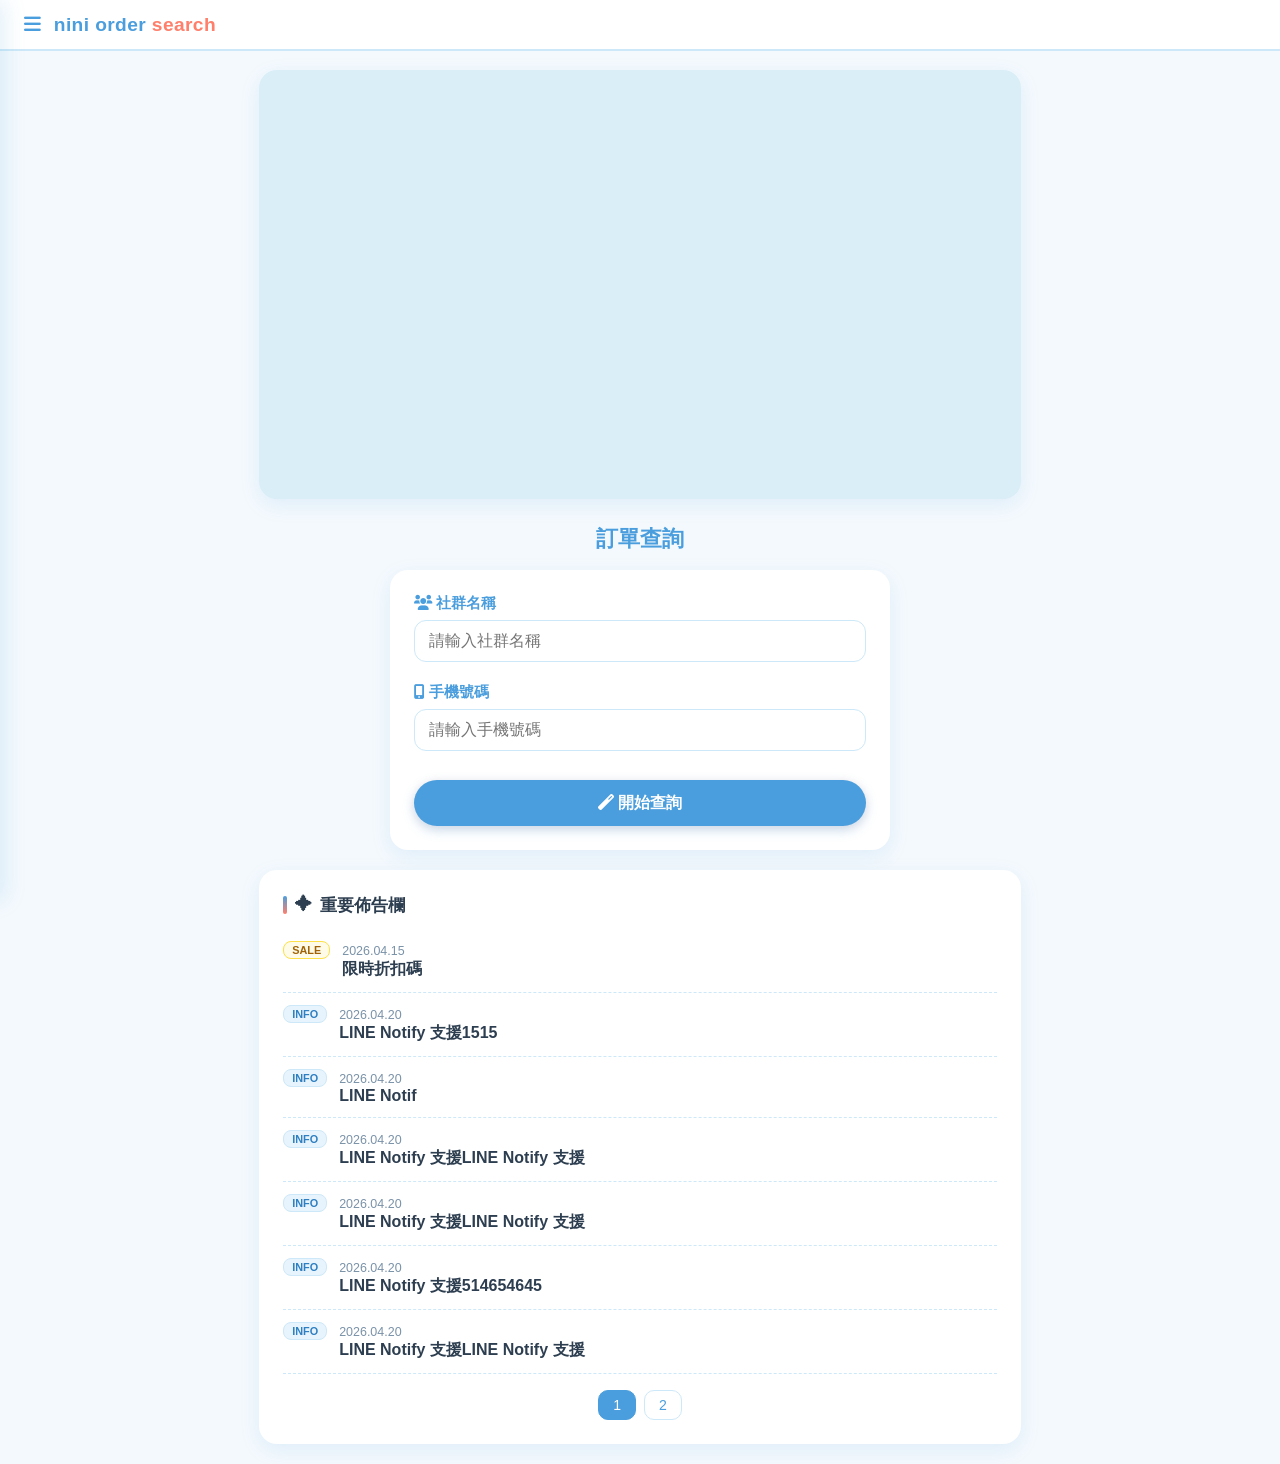
==== commit bb31fb3e: "20260521V1 20260521V1" ====
--- a/index.html
+++ b/index.html
@@ -12,7 +12,7 @@
 
     <header class="top-nav">
         <button id="menu-toggle" class="icon-btn"><i class="fas fa-bars"></i></button>
-        <div class="logo">nini order search</div>
+        <div class="logo">nini order <span>search</span></div>
     </header>
 
     <!-- 側邊選單優化版 -->
@@ -26,7 +26,6 @@
         </div>
         <ul class="menu-list">
             <li><a href="index.html"><i class="fas fa-home"></i> 首頁</a></li>
-            <li><a href="query.html"><i class="fas fa-search"></i> 訂單查詢</a></li>
            <li><a href="shop.html"><i class="fas fa-shopping-bag"></i> 現貨賣場</a></li>
             <li><a href="about.html" class="active"><i class="fas fa-info-circle"></i> 關於我們</a></li>
         </ul>
@@ -45,24 +44,7 @@
         <section class="hero-carousel">
             <div class="swiper">
                 <div class="swiper-wrapper">
-                    <!-- 類型 1：能點擊跳轉的圖片 -->
-                    <div class="swiper-slide">
-                        <a href="https://line.me/R/ti/p/@yourid" target="_blank">
-                            <img src="images/banner/banner_01.jpg" alt="加入LINE群組">
-                        </a>
-                    </div>
-                    <!-- 類型 2：純畫面圖片 -->
-                    <div class="swiper-slide">
-                        <img src="images/banner/banner_02.jpg" alt="新品預告">
-                    </div>
-                    <!-- 類型 2：純畫面圖片 -->
-                    <div class="swiper-slide">
-                        <img src="images/banner/banner_03.jpg" alt="新品預告">
-                    </div>
-                    <!-- 類型 2：純畫面圖片 -->
-                    <div class="swiper-slide">
-                        <img src="images/banner/banner_04.jpg" alt="新品預告">
-                    </div>
+                    <!-- 由 JS 從 data/banners.json 動態產生 -->
                 </div>
                 <!-- 如果需要分頁圓點 -->
                 <div class="swiper-pagination"></div>
@@ -89,9 +71,8 @@
         </section>
 
         <section id="result-section" class="result-section" style="display: none;">
-            <div class="result-card">
-                <div id="result-content"></div>
-            </div>
+            <div class="section-title">✦ 我的訂單紀錄</div>
+            <div id="cards-container" class="cards-container"></div>
         </section>
 
             <div class="notice-list">
--- a/style.css
+++ b/style.css
@@ -1,635 +1,782 @@
-:root {
-    --primary-color: #ff9a9e;    /* 珊瑚粉 - 可愛主色 */
-    --secondary-color: #f6d365;  /* 奶油黃 - 點綴色 */
-    --bg-soft: #fff9f9;          /* 非常淡的粉底色 */
-    --text-main: #5d5d5d;        /* 深灰而非純黑，更有質感 */
-    --white: #ffffff;
-    --radius: 20px;              /* 大圓角增加親和力 */
-    --shadow: 0 8px 20px rgba(255, 154, 158, 0.15);
-}
-
-* {
-    box-sizing: border-box;
-    margin: 0;
-    padding: 0;
-}
-
-body {
-    font-family: "微軟正黑體", "Apple LiGothic Medium", sans-serif;
-    background-color: #FDFDFD;
-    color: var(--text-main);
-    overflow-x: hidden;
-}
-
-/* 頂部導航 */
-.top-nav {
-    background: var(--white);
-    padding: 1.2rem 2rem;
-    display: flex;
-    align-items: center;
-    position: sticky;
-    top: 0;
-    z-index: 1000;
-    border-bottom: 2px solid #ffe4e6;
-}
-
-.icon-btn {
-    background: none;
-    border: none;
-    color: var(--primary-color);
-    font-size: 1.4rem;
-    cursor: pointer;
-    margin-right: 1rem;
-    transition: transform 0.2s;
-}
-
-.icon-btn:hover { transform: scale(1.1); }
-
-.logo {
-    font-size: 1.4rem;
-    font-weight: 900;
-    color: var(--primary-color);
-    text-transform: lowercase;
-}
-/* 側邊欄基本狀態 */
-.side-menu {
-    position: fixed;
-    top: 0;
-    left: -280px; /* 初始位置在螢幕左側外面 */
-    width: 280px;
-    height: 100%;
-    background: #ffffff;
-    z-index: 2000; /* 💡 確保這數字比 overlay 高 */
-    transition: 0.3s ease; /* 💡 讓它滑出來 */
-    box-shadow: 5px 0 15px rgba(0,0,0,0.1);
-}
-/* 💡 當選單「長出來」時的狀態 */
-.side-menu.active {
-    left: 0; 
-}
-
-/* 頂部 Header */
-.menu-header {
-    padding: 30px 20px;
-    background: #fff5f6; /* 淡淡的底色區分 */
-    display: flex;
-    justify-content: space-between;
-    align-items: center;
-}
-
-.menu-header h3 {
-    margin: 0;
-    color: #ff9a9e;
-    font-size: 1.2rem;
-}
-
-/* 💡 圓形關閉鈕樣式 */
-.close-btn {
-    background: #ff9a9e;
-    color: white;
-    border: none;
-    width: 32px;
-    height: 32px;
-    border-radius: 50%;
-    display: flex;
-    justify-content: center;
-    align-items: center;
-    cursor: pointer;
-    font-size: 1rem;
-    transition: 0.2s;
-}
-
-.close-btn:hover {
-    background: #ff8085;
-    transform: rotate(90deg); /* 滑過時轉一下，更有動感 */
-}
-
-/* 列表樣式 */
-.menu-list {
-    list-style: none;
-    padding: 20px 0;
-    margin: 0;
-}
-
-.menu-list li a {
-    padding: 15px 25px;
-    text-decoration: none;
-    color: #555;
-    display: flex;
-    align-items: center;
-    gap: 15px;
-    transition: 0.3s;
-}
-
-.menu-list li a i {
-    width: 20px;
-    color: #ff9a9e;
-}
-
-.menu-list li a:hover {
-    background: #fffafa;
-    color: #ff9a9e;
-    padding-left: 35px; /* 滑過時有個向右縮排的效果 */
-}
-
-/* 底部區塊 */
-.menu-footer {
-    margin-top: auto;
-    padding: 30px 20px;
-    text-align: center;
-    border-top: 1px dashed #ffe4e6;
-}
-
-.menu-footer p {
-    font-size: 0.85rem;
-    color: #999;
-    margin-bottom: 10px;
-}
-
-.social-links {
-    display: flex;
-    justify-content: center;
-    gap: 20px;
-    font-size: 1.5rem;
-}
-
-.social-links a {
-    color: #ff9a9e;
-}
-
-/* 主內容 */
-.main-content {
-    max-width: 800px;
-    margin: 2rem auto;
-    padding: 0 1.5rem;
-}
-
-/* 輪播圖容器優化 */
-.hero-carousel {
-    width: 100%;
-    aspect-ratio: 16 / 9; /* 稍微扁一點點，主流比例 */
-    /* 或者 */
-    /* aspect-ratio: 3 / 2;  高一點點，更有份量感 */
-    margin-bottom: 2rem;
-    overflow: hidden;
-    border-radius: var(--radius);
-    box-shadow: var(--shadow);
-    background: #f0f0f0; /* 圖片載入前的底色 */
-}
-
-.swiper {
-    width: 100%;
-    height: 100%;
-}
-
-.swiper-slide img {
-    width: 100%;
-    height: 100%; /* 💡 配合容器高度 */
-    display: block;
-    object-fit: cover; 
-    object-position: center; /* 確保裁切時保留圖片中心 */
-}
-
-/* 自定義分頁點顏色 */
-.swiper-pagination-bullet-active {
-    background: var(--primary-color) !important;
-}
-
-/* 針對小螢幕（手機）的微調 */
-@media (max-width: 480px) {
-    .hero-carousel {
-        margin-top: 1rem;
-        border-radius: 15px; /* 手機版圓角稍微縮小一點點 */
-    }
-}
-
-/* 查詢框：胖嘟嘟的設計 */
-.search-card {
-    background: var(--white);
-    padding: 0.8rem 1rem 0.8rem 2rem;
-    border-radius: 50px;
-    display: flex;
-    align-items: center;
-    box-shadow: var(--shadow);
-    margin-bottom: 3rem;
-}
-
-.search-card input {
-    flex: 1;
-    border: none;
-    outline: none;
-    font-size: 1.1rem;
-    color: var(--text-main);
-}
-
-.btn-primary {
-    background: linear-gradient(to right, #ff9a9e 0%, #fecfef 100%);
-    color: white;
-    border: none;
-    padding: 0.8rem 2.5rem;
-    border-radius: 40px;
-    cursor: pointer;
-    font-weight: bold;
-    box-shadow: 0 4px 10px rgba(255, 154, 158, 0.3);
-    transition: 0.3s;
-}
-
-.btn-primary:hover {
-    transform: translateY(-3px);
-    box-shadow: 0 6px 15px rgba(255, 154, 158, 0.4);
-}
-/* 查詢按鈕正在搜尋時的樣式 */
-.btn-primary.loading {
-    background: #cccccc !important; /* 變灰色 */
-    border-color: #bbbbbb !important;
-    color: #711111 !important;
-    cursor: not-allowed; /* 滑鼠變成禁止點擊 */
-    opacity: 0.8;
-}
-
-/* 佈告欄：小卡片感 */
-.notice-board {
-    margin-top: 20px;
-    background: var(--white);
-    border-radius: var(--radius);
-    padding: 2rem;
-    box-shadow: var(--shadow);
-}
-
-.section-title {
-    font-size: 1.3rem;
-    font-weight: bold;
-    color: var(--primary-color);
-    margin-bottom: 1.5rem;
-}
-
-.notice-item {
-    display: flex;
-    align-items: flex-start;
-    gap: 1rem;
-    padding: 1.2rem 0;
-    border-bottom: 1px dashed #f0f0f0;
-}
-
-.notice-tag {
-    background: #ffe4e6;
-    color: var(--primary-color);
-    font-size: 0.7rem;
-    font-weight: bold;
-    padding: 2px 8px;
-    border-radius: 10px;
-}
-
-.date { font-size: 0.8rem; color: #aaa; }
-
-/* 遮罩 */
-.overlay {
-    display: none;
-    position: fixed;
-    top:0; left:0; width:100%; height:100%;
-    background: rgba(255, 154, 158, 0.1);
-    backdrop-filter: blur(4px); /* 背景模糊 */
-    z-index: 1500;
-}
-.overlay.active { display: block; }
-
-/* 查詢標題 */
-.search-title {
-    color: var(--primary-color);
-    font-size: 1.8rem;
-    margin-bottom: 1.5rem;
-    text-align: center;
-    font-weight: 900;
-}
-
-/* 查詢表單卡片 */
-.search-form-card {
-    margin-bottom: 25px;
-    background: var(--white);
-    padding: 2rem;
-    border-radius: var(--radius);
-    box-shadow: var(--shadow);
-    max-width: 500px;
-    margin: 0 auto;
-}
-
-.input-group {
-    text-align: left;
-    margin-bottom: 1.5rem;
-}
-
-.input-group label {
-    display: block;
-    font-size: 0.95rem;
-    color: var(--primary-color);
-    margin-bottom: 0.5rem;
-    font-weight: bold;
-}
-
-.input-group input {
-    width: 100%;
-    padding: 12px 15px;
-    border-radius: 15px;
-    outline: none;
-    font-size: 1rem;
-    transition: 0.3s;
-    background: #FFFFFF;
-    border: 1px solid #FFE4E6; /* 極淺的粉紅邊框 */
-    color: #4A4A4A;
-}
-
-.input-group input:focus {
-    border-color: var(--primary-color);
-}
-
-/* 查詢按鈕寬度調整 */
-#submit-query {
-    width: 100%;
-    margin-top: 0.5rem;
-    font-size: 1.1rem;
-}
-
-/* 結果區塊樣式 */
-.result-section {
-    margin-top: 2rem;
-    animation: fadeIn 0.5s ease;
-}
-
-@keyframes fadeIn {
-    from { opacity: 0; transform: translateY(10px); }
-    to { opacity: 1; transform: translateY(0); }
-}
-/* 讓卡片可以相對定位，好讓狀態標籤定在右上角 */
-.order-card {
-    position: relative; /* 必須加這行 */
-    background: #FFFFFF;
-    border-radius: 12px;
-    padding: 20px 15px 15px 15px; /* 頂部多留一點空間給狀態 */
-    margin-bottom: 15px;
-    box-shadow: 0 10px 30px rgba(255, 154, 158, 0.1);
-    border: 1px solid #ffe4e8;
-}
-
-/* 類型標籤 (如：扭蛋、JUMP SHOP) */
-.type-tag {
-    background: #4cb3f8; /* 粉紅色標籤 */
-    color: #fff;
-    padding: 3px 10px;
-    border-radius: 20px;
-    font-size: 0.85em;
-    font-weight: bold;
-    margin-right: 8px;
-}
-
-/* 狀態標籤改到右上角 */
-.status-badge {
-    position: absolute;
-    top: 15px;
-    right: 15px;
-    padding: 4px 10px;
-    border-radius: 8px;
-    font-size: 0.8rem;
-    font-weight: bold;
-}
-
-.status-badge.status-pending {
-    background: #fff5e6;
-    color: #ff9900;
-}
-
-/* 處理換行問題：保留試算表內的換行格式 */
-.item-name {
-    margin: 15px 0;
-    color: #4A4A4A; 
-    font-weight: 600;
-    line-height: 1.5;
-    white-space: pre-wrap; /* 💡 關鍵：保留換行且自動折行 */
-}
-.order-date {
-    /* 💡 日期改成中灰色，不要搶戲 */
-    color: #9B9B9B; 
-}
-/* 價格區域與圖示 */
-.price-info {
-    display: flex;
-    justify-content: space-between;
-    border-top: 1px dashed #eee;
-    padding-top: 12px;
-    margin-top: 10px;
-    font-size: 0.9rem;
-}
-
-.price-item i {
-    margin-right: 4px;
-    color: var(--primary-color);
-}
-
-/* 剩餘金額不為 0 時的醒目樣式 */
-.has-balance {
-    color: #e63946; /* 醒目的紅色 */
-    background: #fff0f0;
-    padding: 2px 6px;
-    border-radius: 4px;
-    font-weight: 900;
-}
-
-/* 已完成狀態改用藍綠色系，代表健康、正確 */
-.status-completed {
-    background: #11d15b !important;
-    color: #fefefe !important;
-}
-
-
-/* 分頁安鈕 */
-.pagination-container {
-    display: flex;
-    justify-content: center;
-    gap: 10px;
-    margin-top: 20px;
-}
-
-.page-btn {
-    border: none;
-    background: #fff;
-    color: var(--primary-color);
-    padding: 8px 15px;
-    border-radius: 10px;
-    cursor: pointer;
-    box-shadow: var(--shadow);
-    transition: 0.3s;
-}
-
-.page-btn.active {
-    background: var(--primary-color);
-    color: white;
-}
-/* 分頁安鈕 */
-
-/* 彈窗背景遮罩 */
-.modal {
-    display: none; /* 預設隱藏 */
-    position: fixed;
-    top: 0; left: 0;
-    width: 100%; height: 100%;
-    background: rgba(255, 154, 158, 0.2);
-    backdrop-filter: blur(8px);
-    z-index: 3000;
-    align-items: center;
-    justify-content: center;
-}
-
-/* 彈窗主體 */
-.modal-content {
-    background: var(--white);
-    width: 90%;
-    max-width: 450px;
-    border-radius: var(--radius);
-    padding: 2rem;
-    box-shadow: 0 15px 35px rgba(255, 154, 158, 0.3);
-    animation: modalPop 0.3s cubic-bezier(0.175, 0.885, 0.32, 1.275);
-}
-
-@keyframes modalPop {
-    from { transform: scale(0.8); opacity: 0; }
-    to { transform: scale(1); opacity: 1; }
-}
-
-.modal-header {
-    display: flex;
-    justify-content: center; /* 💡 改成 center 讓標題置中 */
-    align-items: center;
-    margin-bottom: 1rem;
-    border-bottom: 1px dashed #ffe4e6;
-    padding-bottom: 0.5rem;
-}
-
-.modal-header h3 { color: var(--primary-color); }
-
-.modal-close-btn {
-    background: none; border: none;
-    font-size: 1.5rem; color: #ccc; cursor: pointer;
-}
-
-.modal-date { font-size: 0.85rem; color: #aaa; margin-bottom: 1rem; }
-
-.modal-text {
-    line-height: 1.6;
-    white-space: pre-wrap; /* 💡 同樣保留內容換行 */
-    color: var(--text-main);
-}
-
-.modal-footer { margin-top: 2rem; text-align: center; }
-
-/* 關於我們頁面專用 */
-.about-section {
-    padding: 20px;
-    max-width: 800px;
-    margin: 0 auto;
-}
-
-.about-hero {
-    text-align: center;
-    padding: 40px 0;
-}
-
-.profile-img {
-    width: 120px;
-    height: 120px;
-    border-radius: 50%;
-    border: 5px solid #ffffff;
-    box-shadow: var(--shadow);
-    margin: 0 auto 20px;
-    overflow: hidden;
-    background: #eee;
-}
-
-.profile-img img {
-    width: 100%;
-    height: 100%;
-    object-fit: cover;
-}
-
-.about-hero h2 {
-    color: var(--primary-color);
-    margin-bottom: 10px;
-}
-
-.subtitle {
-    color: #888;
-    font-size: 0.9rem;
-}
-
-.info-card {
-    background: #fff;
-    padding: 25px;
-    border-radius: var(--radius);
-    box-shadow: var(--shadow);
-    margin-bottom: 20px;
-    line-height: 1.6;
-    color: #555;
-}
-
-.contact-grid {
-    display: grid;
-    grid-template-columns: 1fr 1fr;
-    gap: 15px;
-}
-
-.contact-item {
-    background: #fff;
-    padding: 20px;
-    border-radius: var(--radius);
-    text-align: center;
-    box-shadow: var(--shadow);
-}
-
-.contact-item i {
-    font-size: 2rem;
-    color: var(--primary-color);
-    margin-bottom: 10px;
-}
-
-.btn-outline {
-    display: inline-block;
-    margin-top: 10px;
-    padding: 5px 15px;
-    border: 1px solid var(--primary-color);
-    color: var(--primary-color);
-    text-decoration: none;
-    border-radius: 20px;
-    font-size: 0.8rem;
-    transition: 0.3s;
-}
-
-.btn-outline:hover {
-    background: var(--primary-color);
-    color: #fff;
-}
-
-/* 手機版調整 */
-@media (max-width: 480px) {
-    .contact-grid {
-        grid-template-columns: 1fr;
-    }
-}
-/* 選單預設在左邊外面 */
-.side-menu {
-    left: -280px; 
-    transition: 0.3s;
-}
-
-/* 💡 當加上 .active 時，滑入畫面 */
-.side-menu.active {
-    left: 0 !important;
-}
-
-/* 💡 遮罩層預設隱藏，加上 .active 才顯示 */
-.overlay {
-    display: none;
-    position: fixed;
-    /* ...其他原本的樣式... */
-}
-
-.overlay.active {
-    display: block !important;
-}+:root {
+    --primary:     #4a9edd;   /* 主藍 */
+    --primary-dark:#2f7fc1;   /* 深藍，hover 用 */
+    --primary-soft:#e8f4fd;   /* 極淡藍底 */
+    --accent:      #ff7f6b;   /* 珊瑚橘，點綴對比色 */
+    --accent-soft: #fff1ee;   /* 淡橘底 */
+    --border:      #cde8f8;   /* 淡藍邊框 */
+    --text-main:   #2d3e50;   /* 深藍灰主文字 */
+    --text-sub:    #7a92a8;   /* 次要文字 */
+    --white:       #ffffff;
+    --bg:          #f4f9fd;   /* 頁面底色 */
+    --radius:      18px;
+    --shadow:      0 6px 20px rgba(74, 158, 221, 0.12);
+}
+
+* { box-sizing: border-box; margin: 0; padding: 0; }
+
+body {
+    font-family: "微軟正黑體", "Apple LiGothic Medium", sans-serif;
+    background-color: var(--bg);
+    color: var(--text-main);
+    overflow-x: hidden;
+}
+
+/* ── 頂部導航 ── */
+.top-nav {
+    background: var(--white);
+    padding: 0.85rem 1.5rem;
+    display: flex;
+    align-items: center;
+    position: sticky;
+    top: 0;
+    z-index: 1000;
+    border-bottom: 2px solid var(--border);
+}
+
+.icon-btn {
+    background: none;
+    border: none;
+    color: var(--primary);
+    font-size: 1.2rem;
+    cursor: pointer;
+    margin-right: 0.8rem;
+    transition: transform 0.2s;
+}
+.icon-btn:hover { transform: scale(1.1); }
+
+.logo {
+    font-size: 1.2rem;
+    font-weight: 900;
+    color: var(--primary);
+    text-transform: lowercase;
+    letter-spacing: 0.02em;
+}
+.logo span { color: var(--accent); } /* 讓 HTML 可以包一個 <span> 點色 */
+
+/* ── 側邊選單 ── */
+.side-menu {
+    position: fixed;
+    top: 0;
+    left: -280px;
+    width: 280px;
+    height: 100%;
+    background: var(--white);
+    z-index: 2000;
+    transition: 0.3s ease;
+    box-shadow: 5px 0 20px rgba(74, 158, 221, 0.15);
+}
+.side-menu.active { left: 0; }
+
+.menu-header {
+    padding: 28px 20px;
+    background: var(--primary-soft);
+    display: flex;
+    justify-content: space-between;
+    align-items: center;
+    border-bottom: 1px solid var(--border);
+}
+.menu-header h2, .menu-header h3 {
+    margin: 0;
+    color: var(--primary);
+    font-size: 1.1rem;
+    font-weight: 900;
+}
+
+.close-btn {
+    background: var(--primary);
+    color: white;
+    border: none;
+    width: 32px;
+    height: 32px;
+    border-radius: 50%;
+    display: flex;
+    justify-content: center;
+    align-items: center;
+    cursor: pointer;
+    font-size: 0.95rem;
+    transition: 0.2s;
+}
+.close-btn:hover { background: var(--primary-dark); transform: rotate(90deg); }
+
+.menu-list { list-style: none; padding: 16px 0; margin: 0; }
+
+.menu-list li a {
+    padding: 15px 24px;
+    text-decoration: none;
+    color: var(--text-main);
+    display: flex;
+    align-items: center;
+    gap: 14px;
+    font-size: 1.1rem;
+    font-weight: 600;
+    transition: 0.25s;
+}
+.menu-list li a i { width: 22px; color: var(--primary); font-size: 1rem; }
+.menu-list li a:hover {
+    background: var(--primary-soft);
+    color: var(--primary);
+    padding-left: 34px;
+}
+
+.menu-footer {
+    margin-top: auto;
+    padding: 24px 20px;
+    text-align: center;
+    border-top: 1px dashed var(--border);
+}
+.menu-footer p { font-size: 0.82rem; color: var(--text-sub); margin-bottom: 10px; }
+
+.social-links { display: flex; justify-content: center; gap: 20px; font-size: 1.4rem; }
+.social-links a { color: var(--primary); }
+
+/* ── 主內容 ── */
+.main-content {
+    max-width: 800px;
+    margin: 1.2rem auto;
+    padding: 0 1.2rem;
+}
+
+/* ── 輪播 ── */
+.hero-carousel {
+    width: 100%;
+    aspect-ratio: 16 / 9;
+    margin-bottom: 1.5rem;
+    overflow: hidden;
+    border-radius: var(--radius);
+    box-shadow: var(--shadow);
+    background: #daeef8;
+}
+.swiper { width: 100%; height: 100%; }
+.swiper-slide img {
+    width: 100%; height: 100%;
+    display: block;
+    object-fit: cover;
+    object-position: center;
+}
+.swiper-pagination-bullet-active { background: var(--primary) !important; }
+
+@media (max-width: 480px) {
+    .hero-carousel { margin-top: 1rem; border-radius: 14px; }
+}
+
+/* ── 按鈕 ── */
+.btn-primary {
+    background: var(--primary);
+    color: white;
+    border: none;
+    padding: 0.8rem 2.5rem;
+    border-radius: 40px;
+    cursor: pointer;
+    font-weight: bold;
+    font-size: 1rem;
+    box-shadow: 0 4px 12px rgba(74, 158, 221, 0.3), 0 2px 8px rgba(255, 127, 107, 0.15);
+    transition: 0.25s;
+}
+.btn-primary:hover {
+    background: var(--primary-dark);
+    transform: translateY(-2px);
+    box-shadow: 0 6px 16px rgba(74, 158, 221, 0.35), 0 3px 10px rgba(255, 127, 107, 0.2);
+}
+.btn-primary.loading {
+    background: #d0d8e0 !important;
+    background-image: none !important;
+    color: #8a9aaa !important;
+    box-shadow: none !important;
+    cursor: not-allowed;
+    transform: none !important;
+}
+
+/* ── 查詢表單 ── */
+.search-title {
+    color: var(--primary);
+    font-size: 1.4rem;
+    margin-bottom: 1rem;
+    text-align: center;
+    font-weight: 900;
+}
+
+.search-form-card {
+    background: var(--white);
+    padding: 1.5rem;
+    border-radius: var(--radius);
+    box-shadow: var(--shadow);
+    max-width: 500px;
+    margin: 0 auto;
+}
+
+.input-group { text-align: left; margin-bottom: 1.3rem; }
+
+.input-group label {
+    display: block;
+    font-size: 0.92rem;
+    color: var(--primary);
+    margin-bottom: 0.45rem;
+    font-weight: bold;
+}
+
+.input-group input {
+    width: 100%;
+    padding: 11px 14px;
+    border-radius: 12px;
+    outline: none;
+    font-size: 1rem;
+    transition: 0.25s;
+    background: var(--white);
+    border: 1.5px solid var(--border);
+    color: var(--text-main);
+}
+.input-group input:focus { border-color: var(--primary); }
+
+#submit-query { width: 100%; margin-top: 0.5rem; font-size: 1rem; }
+
+/* ── 佈告欄 ── */
+.notice-board {
+    margin-top: 1.2rem;
+    background: var(--white);
+    border-radius: var(--radius);
+    padding: 1.5rem;
+    box-shadow: var(--shadow);
+}
+
+.section-title {
+    font-size: 1.05rem;
+    font-weight: bold;
+    color: var(--text-main);
+    margin-bottom: 0.8rem;
+    display: flex;
+    align-items: center;
+    gap: 8px;
+}
+.section-title::before {
+    content: '';
+    display: inline-block;
+    width: 4px;
+    height: 1.1em;
+    background: linear-gradient(to bottom, var(--primary), var(--accent));
+    border-radius: 4px;
+    flex-shrink: 0;
+}
+
+.notice-item {
+    display: flex;
+    align-items: flex-start;
+    gap: 0.75rem;
+    padding: 0.75rem 0;
+    border-bottom: 1px dashed var(--border);
+    cursor: pointer;
+    transition: 0.2s;
+}
+.notice-item:hover { background: var(--primary-soft); border-radius: 8px; padding-left: 6px; }
+
+/* notice-tag 依類型各自配色，由 JS 加 class */
+.notice-tag {
+    font-size: 0.68rem;
+    font-weight: bold;
+    padding: 2px 8px;
+    border-radius: 8px;
+    white-space: nowrap;
+}
+.notice-tag-new  { background: #fff1ee; color: #e05c3a; border: 1px solid #ffbfaf; }
+.notice-tag-info { background: var(--primary-soft); color: var(--primary-dark); border: 1px solid var(--border); }
+.notice-tag-sale { background: #fefce8; color: #a16207; border: 1px solid #fde047; }
+
+.date { font-size: 0.78rem; color: var(--text-sub); }
+
+/* ── 遮罩 ── */
+.overlay {
+    display: none;
+    position: fixed;
+    top: 0; left: 0; width: 100%; height: 100%;
+    background: rgba(42, 90, 140, 0.12);
+    backdrop-filter: blur(4px);
+    z-index: 1500;
+}
+.overlay.active { display: block !important; }
+
+/* ── 分頁按鈕 ── */
+.pagination-container {
+    display: flex;
+    justify-content: center;
+    gap: 8px;
+    margin-top: 16px;
+}
+.page-btn {
+    border: 1.5px solid var(--border);
+    background: var(--white);
+    color: var(--primary);
+    padding: 6px 14px;
+    border-radius: 10px;
+    cursor: pointer;
+    font-size: 0.88rem;
+    transition: 0.2s;
+}
+.page-btn:hover { background: var(--primary-soft); }
+.page-btn.active { background: var(--primary); color: white; border-color: var(--primary); }
+
+/* ── 公告彈窗 ── */
+.modal {
+    display: none;
+    position: fixed;
+    top: 0; left: 0;
+    width: 100%; height: 100%;
+    background: rgba(42, 90, 140, 0.18);
+    backdrop-filter: blur(8px);
+    z-index: 3000;
+    align-items: center;
+    justify-content: center;
+}
+.modal-content {
+    background: var(--white);
+    width: 90%;
+    max-width: 440px;
+    border-radius: var(--radius);
+    padding: 1.8rem;
+    box-shadow: 0 16px 40px rgba(74, 158, 221, 0.2);
+    animation: modalPop 0.28s cubic-bezier(0.175, 0.885, 0.32, 1.275);
+}
+@keyframes modalPop {
+    from { transform: scale(0.85); opacity: 0; }
+    to   { transform: scale(1);    opacity: 1; }
+}
+.modal-header {
+    display: flex;
+    justify-content: center;
+    align-items: center;
+    margin-bottom: 1rem;
+    border-bottom: 1px solid var(--border);
+    padding-bottom: 0.6rem;
+}
+.modal-header h3 { color: var(--primary); font-size: 1.05rem; }
+.modal-date { font-size: 0.82rem; color: var(--text-sub); margin-bottom: 0.8rem; }
+.modal-text { line-height: 1.7; white-space: pre-wrap; color: var(--text-main); font-size: 0.95rem; }
+.modal-footer { margin-top: 1.5rem; text-align: center; }
+
+/* ── 訂單結果 ── */
+.result-section {
+    margin-top: 1.5rem;
+    animation: fadeIn 0.4s ease;
+}
+@keyframes fadeIn {
+    from { opacity: 0; transform: translateY(8px); }
+    to   { opacity: 1; transform: translateY(0); }
+}
+
+.order-card {
+    background: var(--white);
+    border-radius: 14px;
+    padding: 14px;
+    margin-bottom: 12px;
+    box-shadow: var(--shadow);
+    border: 1px solid var(--border);
+}
+
+/* 卡片頂部一行：類型 / 日期 / 狀態 */
+.card-header {
+    display: flex;
+    align-items: center;
+    gap: 8px;
+    margin-bottom: 6px;
+}
+.card-header .order-date { flex: 1; }
+
+.type-tag {
+    background: var(--primary-soft);
+    color: var(--primary-dark);
+    border: 1px solid var(--border);
+    padding: 2px 10px;
+    border-radius: 20px;
+    font-size: 0.75rem;
+    font-weight: 700;
+    white-space: nowrap;
+}
+
+.order-date { color: var(--text-sub); font-size: 0.8rem; }
+
+/* 狀態標籤 */
+.status-badge {
+    padding: 2px 10px;
+    border-radius: 20px;
+    font-size: 0.72rem;
+    font-weight: 700;
+    letter-spacing: 0.03em;
+    white-space: nowrap;
+}
+.status-done      { background: #f0fdf4; color: #16a34a; border: 1px solid #86efac; }
+.status-shipped   { background: #eff6ff; color: #2563eb; border: 1px solid #93c5fd; }
+.status-arrived   { background: #e0f2fe; color: #0284c7; border: 1px solid #7dd3fc; }
+.status-transit   { background: #fefce8; color: #a16207; border: 1px solid #fde047; }
+.status-bought    { background: #faf5ff; color: #7c3aed; border: 1px solid #c4b5fd; }
+.status-pending   { background: #fff7ed; color: #c2410c; border: 1px solid #fdba74; }
+.status-cancelled { background: #f8fafc; color: #94a3b8; border: 1px solid #cbd5e1; }
+
+/* 商品名稱 */
+.item-name {
+    margin: 10px 0 8px;
+    color: var(--text-main);
+    font-weight: 600;
+    font-size: 0.97rem;
+    line-height: 1.6;
+    white-space: pre-wrap;
+}
+
+/* 價格區域 */
+.price-info {
+    display: flex;
+    justify-content: space-between;
+    border-top: 1px solid var(--border);
+    padding-top: 12px;
+    margin-top: 8px;
+}
+.price-item {
+    display: flex;
+    flex-direction: column;
+    align-items: center;
+    gap: 3px;
+    flex: 1;
+}
+.price-item:nth-child(1) i { color: #e0a825; font-size: 1rem; }
+.price-item:nth-child(2) i { color: #38c172; font-size: 1rem; }
+.price-item:nth-child(3) i { color: #94a3b8; font-size: 1rem; }
+.price-item span   { color: var(--text-sub); font-size: 0.75rem; }
+.price-item strong { color: var(--text-main); font-size: 0.92rem; font-weight: 700; }
+
+.has-balance-item i    { color: #dc2626 !important; }
+.has-balance-item span { color: #dc2626 !important; }
+.has-balance-item strong {
+    color: #fff;
+    background: #dc2626;
+    padding: 2px 9px;
+    border-radius: 8px;
+    font-weight: 900;
+}
+
+/* ── 關於我們 ── */
+.about-section { padding: 20px; max-width: 800px; margin: 0 auto; }
+.about-hero { text-align: center; padding: 36px 0; }
+
+.profile-img {
+    width: 110px; height: 110px;
+    border-radius: 50%;
+    border: 4px solid var(--border);
+    box-shadow: var(--shadow);
+    margin: 0 auto 18px;
+    overflow: hidden;
+    background: var(--primary-soft);
+}
+.profile-img img { width: 100%; height: 100%; object-fit: cover; }
+.about-hero h2 { color: var(--primary); margin-bottom: 8px; }
+.subtitle { color: var(--text-sub); font-size: 0.88rem; }
+
+.info-card {
+    background: var(--white);
+    padding: 22px;
+    border-radius: var(--radius);
+    box-shadow: var(--shadow);
+    margin-bottom: 16px;
+    line-height: 1.7;
+    color: var(--text-main);
+    border: 1px solid var(--border);
+}
+
+.contact-grid { display: grid; grid-template-columns: 1fr 1fr; gap: 14px; }
+.contact-item {
+    background: var(--white);
+    padding: 20px;
+    border-radius: var(--radius);
+    text-align: center;
+    box-shadow: var(--shadow);
+    border: 1px solid var(--border);
+}
+.contact-item i { font-size: 1.8rem; color: var(--primary); margin-bottom: 8px; }
+
+.btn-outline {
+    display: inline-block;
+    margin-top: 10px;
+    padding: 5px 14px;
+    border: 1.5px solid var(--primary);
+    color: var(--primary);
+    text-decoration: none;
+    border-radius: 20px;
+    font-size: 0.78rem;
+    transition: 0.25s;
+}
+.btn-outline:hover { background: var(--primary); color: white; }
+
+@media (max-width: 480px) {
+    .contact-grid { grid-template-columns: 1fr; }
+}
+
+/* ── 篩選列 ── */
+.filter-bar {
+    display: flex;
+    flex-wrap: wrap;
+    gap: 8px;
+    margin-bottom: 1rem;
+}
+
+.filter-chip {
+    display: flex;
+    align-items: center;
+    gap: 5px;
+    padding: 5px 12px;
+    border-radius: 20px;
+    border: 1.5px solid var(--border);
+    background: var(--white);
+    font-size: 0.78rem;
+    color: var(--text-sub);
+    cursor: pointer;
+    transition: 0.2s;
+    user-select: none;
+}
+.filter-chip input[type="checkbox"] { display: none; }
+
+.chip-count {
+    font-style: normal;
+    font-size: 0.68rem;
+    font-weight: 700;
+    background: rgba(0,0,0,0.08);
+    padding: 0px 5px;
+    border-radius: 10px;
+    margin-left: 2px;
+    line-height: 1.6;
+}
+/* 全部勾選時 count 用白色半透明 */
+.all-chip:has(input:checked) .chip-count {
+    background: rgba(255,255,255,0.25);
+    color: white;
+}
+
+/* 全部 */
+.all-chip:has(input:checked) {
+    background: var(--primary);
+    border-color: var(--primary);
+    color: white;
+    font-weight: 700;
+}
+
+/* 各狀態勾選後套對應顏色 */
+.filter-chip[data-status="已完成"]:has(input:checked)  { background: #f0fdf4; color: #16a34a; border-color: #86efac; font-weight: 700; }
+.filter-chip[data-status="已出貨"]:has(input:checked)  { background: #eff6ff; color: #2563eb; border-color: #93c5fd; font-weight: 700; }
+.filter-chip[data-status="已抵台"]:has(input:checked)  { background: #e0f2fe; color: #0284c7; border-color: #7dd3fc; font-weight: 700; }
+.filter-chip[data-status="運回中"]:has(input:checked)  { background: #fefce8; color: #a16207; border-color: #fde047; font-weight: 700; }
+.filter-chip[data-status="已購入"]:has(input:checked)  { background: #faf5ff; color: #7c3aed; border-color: #c4b5fd; font-weight: 700; }
+.filter-chip[data-status="待採買"]:has(input:checked)  { background: #fff7ed; color: #c2410c; border-color: #fdba74; font-weight: 700; }
+.filter-chip[data-status="已取消"]:has(input:checked)  { background: #f8fafc; color: #94a3b8; border-color: #cbd5e1; font-weight: 700; }
+
+/* ── Toast 提示 ── */
+#toast {
+    position: fixed;
+    bottom: 2rem;
+    left: 50%;
+    transform: translateX(-50%) translateY(10px);
+    background: var(--text-main);
+    color: white;
+    padding: 0.7rem 1.4rem;
+    border-radius: 40px;
+    font-size: 0.88rem;
+    white-space: nowrap;
+    opacity: 0;
+    transition: opacity 0.25s, transform 0.25s;
+    z-index: 9999;
+    pointer-events: none;
+    box-shadow: 0 4px 16px rgba(45, 62, 80, 0.2);
+}
+#toast.show {
+    opacity: 1;
+    transform: translateX(-50%) translateY(0);
+}
+
+/* ── 現貨賣場 ── */
+.shop-section { padding-bottom: 2rem; }
+
+.shop-search-wrap { margin-bottom: 1.2rem; }
+
+.shop-search-box {
+    display: flex;
+    align-items: center;
+    gap: 10px;
+    background: var(--white);
+    border: 1.5px solid var(--border);
+    border-radius: 40px;
+    padding: 10px 16px;
+    box-shadow: var(--shadow);
+    transition: 0.2s;
+}
+.shop-search-box:focus-within {
+    border-color: var(--primary);
+    box-shadow: 0 4px 16px rgba(74, 158, 221, 0.18);
+}
+.shop-search-box i { color: var(--text-sub); font-size: 0.95rem; flex-shrink: 0; }
+.shop-search-box input {
+    flex: 1;
+    border: none;
+    outline: none;
+    font-size: 0.95rem;
+    color: var(--text-main);
+    background: transparent;
+}
+.shop-clear-btn {
+    background: none;
+    border: none;
+    color: var(--text-sub);
+    cursor: pointer;
+    display: flex;
+    align-items: center;
+    font-size: 0.85rem;
+    padding: 0;
+    transition: color 0.2s;
+}
+.shop-clear-btn:hover { color: var(--primary); }
+
+.shop-count {
+    font-size: 0.78rem;
+    color: var(--text-sub);
+    margin-top: 6px;
+    padding-left: 4px;
+}
+
+.shop-grid {
+    display: grid;
+    grid-template-columns: repeat(2, 1fr);
+    gap: 14px;
+}
+@media (min-width: 600px) {
+    .shop-grid { grid-template-columns: repeat(3, 1fr); }
+}
+
+.shop-card {
+    background: var(--white);
+    border-radius: 14px;
+    border: 1px solid var(--border);
+    box-shadow: var(--shadow);
+    overflow: hidden;
+    cursor: pointer;
+    transition: transform 0.2s, box-shadow 0.2s;
+}
+.shop-card:hover {
+    transform: translateY(-4px);
+    box-shadow: 0 10px 28px rgba(74, 158, 221, 0.18);
+}
+.shop-card:active { transform: scale(0.97); }
+
+.shop-card-img-wrap {
+    position: relative;
+    aspect-ratio: 1 / 1;
+    background: var(--primary-soft);
+    overflow: hidden;
+}
+.shop-card-img-wrap img {
+    width: 100%; height: 100%;
+    object-fit: cover;
+    display: block;
+    transition: transform 0.3s;
+}
+.shop-card:hover .shop-card-img-wrap img { transform: scale(1.04); }
+
+.shop-card-tag {
+    position: absolute;
+    top: 8px; left: 8px;
+    background: var(--primary);
+    color: white;
+    font-size: 0.65rem;
+    font-weight: 700;
+    padding: 2px 8px;
+    border-radius: 20px;
+}
+
+.shop-card-info { padding: 10px 12px 12px; }
+.shop-card-name {
+    font-size: 0.88rem;
+    font-weight: 600;
+    color: var(--text-main);
+    margin-bottom: 4px;
+    white-space: nowrap;
+    overflow: hidden;
+    text-overflow: ellipsis;
+}
+.shop-card-price {
+    font-size: 0.85rem;
+    color: var(--accent);
+    font-weight: 700;
+}
+
+.shop-empty {
+    display: flex;
+    flex-direction: column;
+    align-items: center;
+    justify-content: center;
+    gap: 12px;
+    padding: 3rem 0;
+    color: var(--text-sub);
+}
+.shop-empty i { font-size: 2.5rem; color: var(--border); }
+.shop-empty p { font-size: 0.9rem; }
+
+.shop-modal-content {
+    position: relative;
+    padding: 0;
+    overflow: hidden;
+    max-width: 400px;
+}
+.shop-modal-img-wrap {
+    width: 100%;
+    aspect-ratio: 1 / 1;
+    background: var(--primary-soft);
+    overflow: hidden;
+}
+.shop-modal-img-wrap img {
+    width: 100%; height: 100%;
+    object-fit: cover;
+    display: block;
+}
+.shop-modal-body { padding: 1.2rem 1.4rem 1.4rem; }
+.shop-modal-tag {
+    font-size: 0.72rem;
+    color: var(--primary);
+    font-weight: 700;
+    margin-bottom: 4px;
+    text-transform: uppercase;
+    letter-spacing: 0.05em;
+}
+.shop-modal-body h3 {
+    font-size: 1.05rem;
+    color: var(--text-main);
+    margin-bottom: 6px;
+}
+.shop-modal-desc {
+    font-size: 0.85rem;
+    color: var(--text-sub);
+    line-height: 1.6;
+    margin-bottom: 10px;
+}
+.shop-modal-price {
+    font-size: 1.1rem;
+    font-weight: 900;
+    color: var(--accent);
+    margin-bottom: 14px;
+}
+.shop-modal-btn {
+    display: block;
+    text-align: center;
+    text-decoration: none;
+    padding: 0.7rem;
+    font-size: 0.92rem;
+}
+.shop-modal-close {
+    position: absolute;
+    top: 10px; right: 10px;
+    background: rgba(255,255,255,0.85);
+    border: none;
+    width: 30px; height: 30px;
+    border-radius: 50%;
+    display: flex; align-items: center; justify-content: center;
+    cursor: pointer;
+    font-size: 0.85rem;
+    color: var(--text-main);
+    box-shadow: 0 2px 8px rgba(0,0,0,0.1);
+    transition: 0.2s;
+}
+.shop-modal-close:hover { background: white; color: var(--accent); }
+
+.side-menu.active { left: 0 !important; }
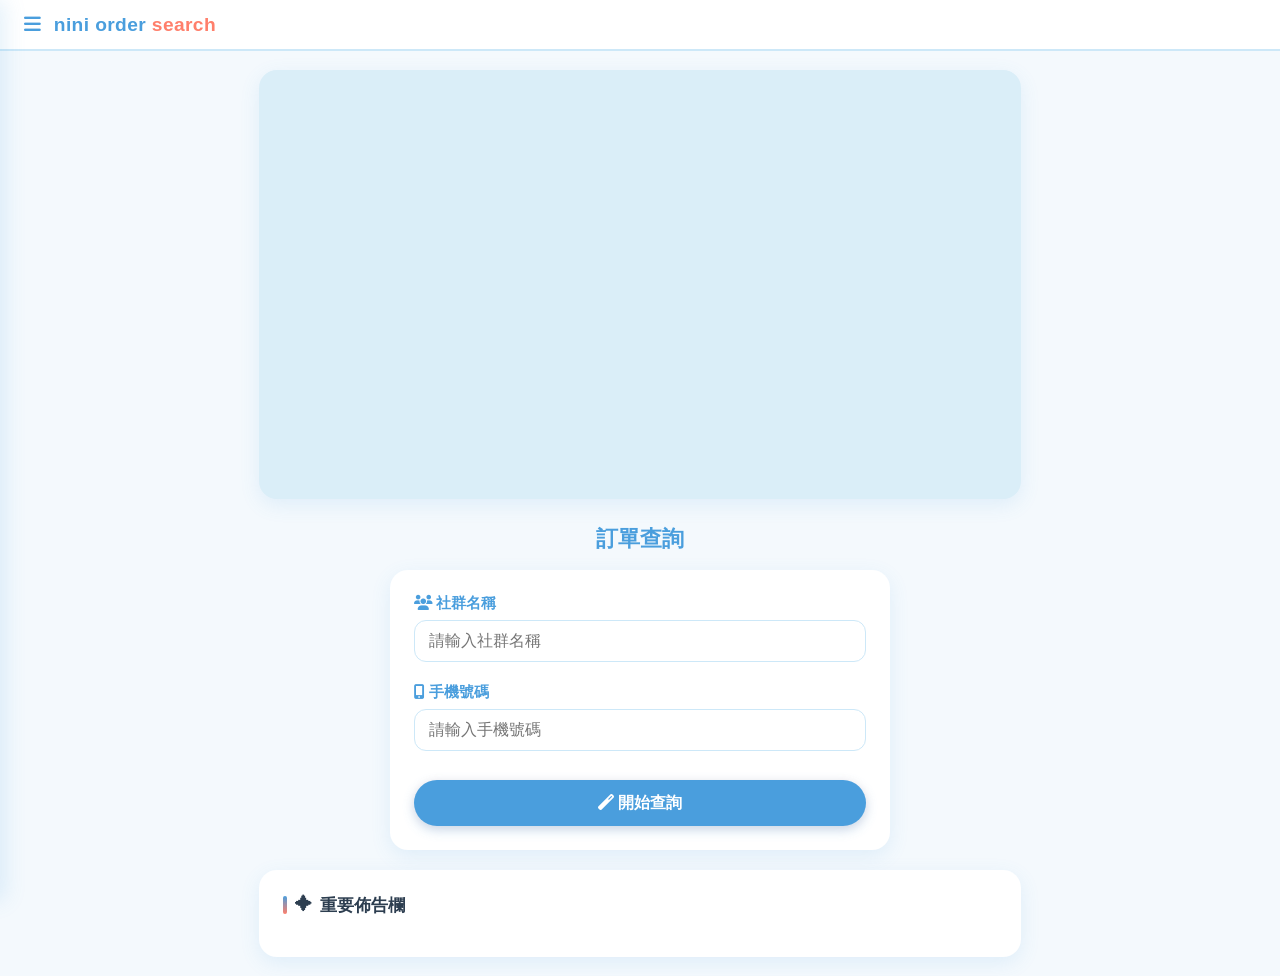
==== commit dd1095f7: "20260811 1802 20260811 1802" ====
--- a/index.html
+++ b/index.html
@@ -5,7 +5,7 @@
     <meta name="viewport" content="width=device-width, initial-scale=1.0">
     <title>妮妮訂單查詢</title>
     <link rel="stylesheet" href="https://cdn.jsdelivr.net/npm/swiper@11/swiper-bundle.min.css" />
-    <link rel="stylesheet" href="https://cdnjs.cloudflare.com/ajax/libs/font-awesome/6.0.0/css/all.min.css">
+    <link rel="stylesheet" href="https://cdnjs.cloudflare.com/ajax/libs/font-awesome/6.5.1/css/all.min.css">
     <link rel="stylesheet" href="style.css">
 </head>
 <body>
@@ -25,17 +25,19 @@
             </button>
         </div>
         <ul class="menu-list">
-            <li><a href="index.html"><i class="fas fa-home"></i> 首頁</a></li>
-           <li><a href="shop.html"><i class="fas fa-shopping-bag"></i> 現貨賣場</a></li>
-            <li><a href="about.html" class="active"><i class="fas fa-info-circle"></i> 關於我們</a></li>
+            <li><a href="index.html" class="active"><i class="fas fa-home"></i> 首頁</a></li>
+            <li><a href="shop.html"><i class="fas fa-shopping-bag"></i> 現貨賣場</a></li>
+            <li><a href="about.html"><i class="fas fa-info-circle"></i> 關於我們</a></li>
         </ul>
         
         <!-- 💡 底部聯絡資訊：讓選單不那麼空 -->
         <div class="menu-footer">
             <p>有問題嗎？找妮妮</p>
+            <!-- 社群連結：改這裡的 href 換成你的網址 -->
             <div class="social-links">
-                <a href="#"><i class="fab fa-line"></i></a>
-                <a href="#"><i class="fab fa-facebook-messenger"></i></a>
+                <a href="#" title="官方LINE"><i class="fab fa-line ico-line"></i></a>
+                <a href="#" title="Instagram"><i class="fab fa-instagram ico-ig"></i></a>
+                <a href="#" title="脆 Threads"><i class="fab fa-threads ico-threads"></i></a>
             </div>
         </div>
     </nav>
--- a/style.css
+++ b/style.css
@@ -130,6 +130,16 @@
 .social-links { display: flex; justify-content: center; gap: 20px; font-size: 1.4rem; }
 .social-links a { color: var(--primary); }
 
+/* ── 社群品牌色（正確官方色，footer 與關於我們共用） ── */
+.ico-line   { color: #06C755 !important; }                 /* LINE 綠 */
+.ico-fb     { color: #1877F2 !important; }                 /* Facebook 藍 */
+.ico-threads{ color: #000000 !important; }                 /* 脆 Threads 黑 */
+.ico-ig {                                                   /* IG 官方漸層 */
+    background: linear-gradient(45deg,#feda75 0%,#fa7e1e 25%,#d62976 50%,#962fbf 75%,#4f5bd5 100%);
+    -webkit-background-clip: text; background-clip: text;
+    -webkit-text-fill-color: transparent; color: transparent;
+}
+
 /* ── 主內容 ── */
 .main-content {
     max-width: 800px;
@@ -562,7 +572,7 @@
 .filter-chip[data-status="運回中"]:has(input:checked)  { background: #fefce8; color: #a16207; border-color: #fde047; font-weight: 700; }
 .filter-chip[data-status="已購入"]:has(input:checked)  { background: #faf5ff; color: #7c3aed; border-color: #c4b5fd; font-weight: 700; }
 .filter-chip[data-status="待採買"]:has(input:checked)  { background: #fff7ed; color: #c2410c; border-color: #fdba74; font-weight: 700; }
-.filter-chip[data-status="已取消"]:has(input:checked)  { background: #f8fafc; color: #94a3b8; border-color: #cbd5e1; font-weight: 700; }
+.filter-chip[data-status="已取消"]:has(input:checked)  { background: #e2e8f0; color: #1e293b; border-color: #94a3b8; font-weight: 700; }
 
 /* ── Toast 提示 ── */
 #toast {
